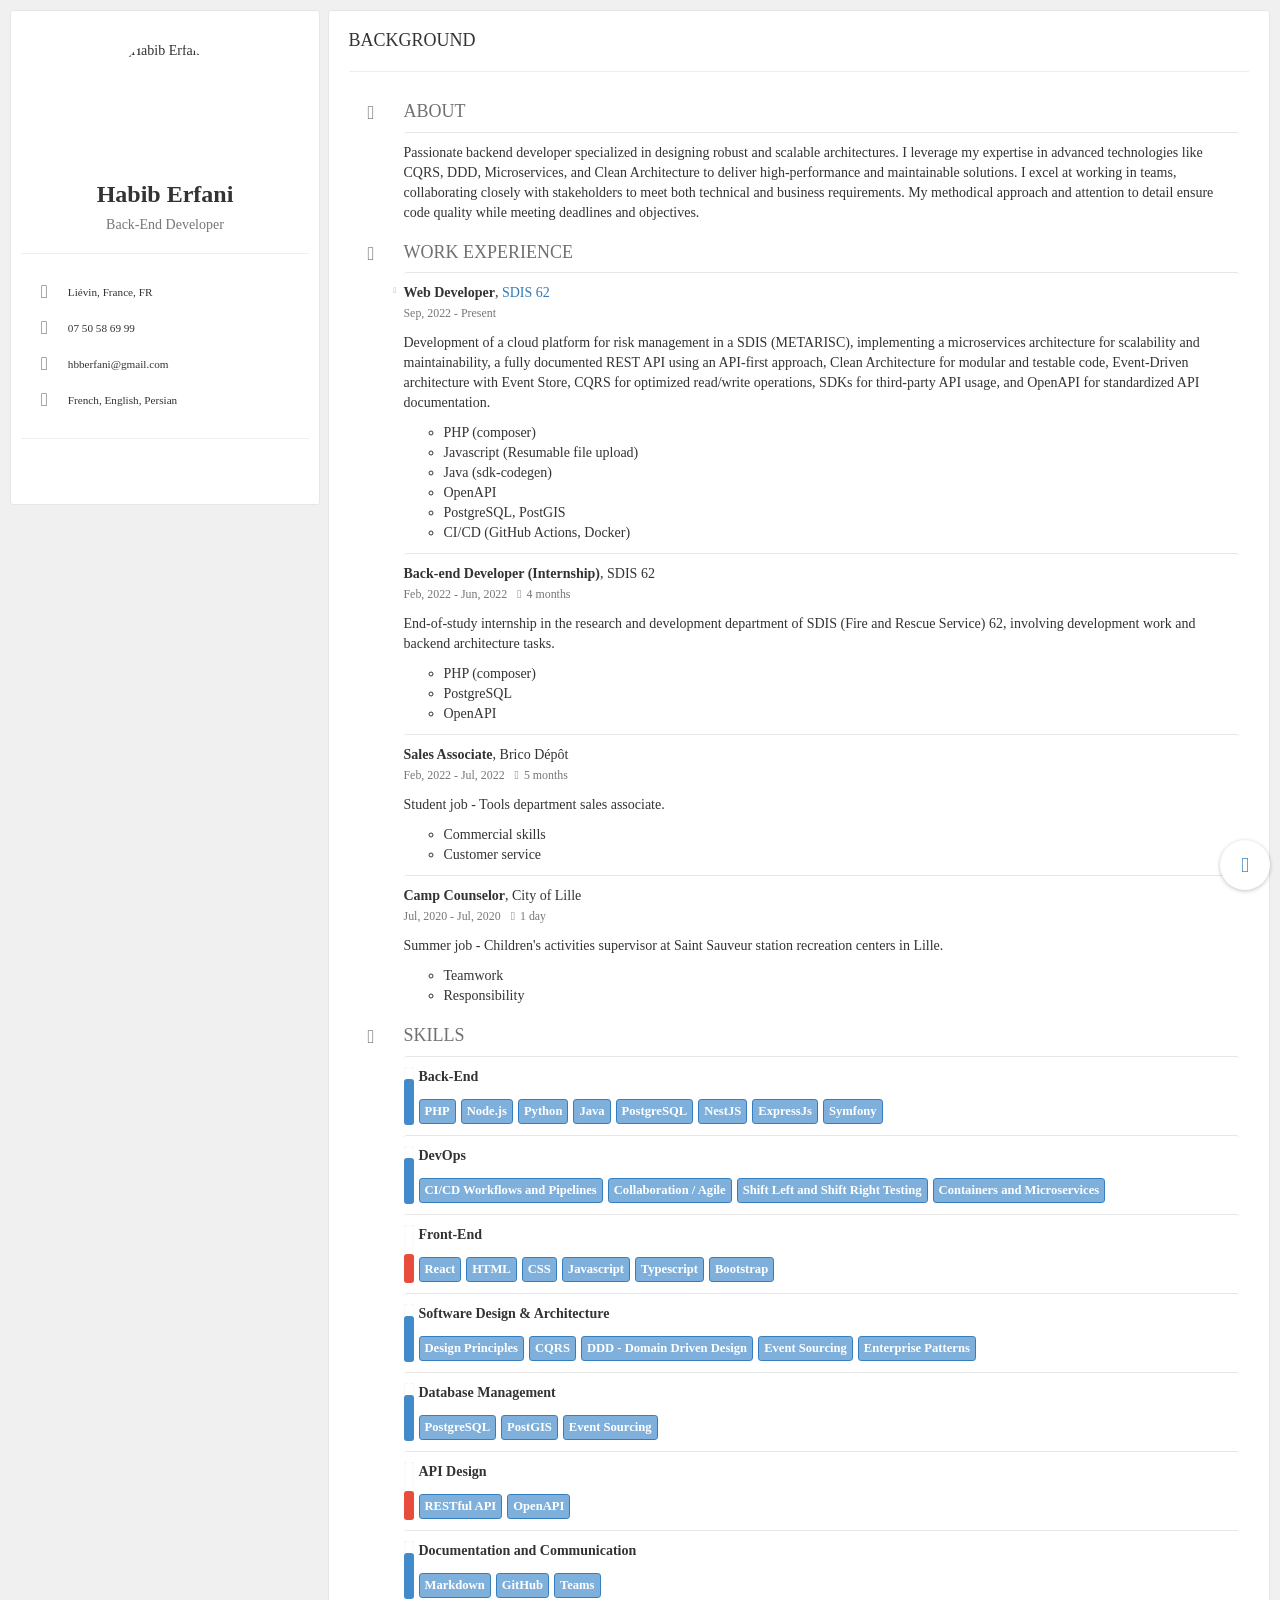
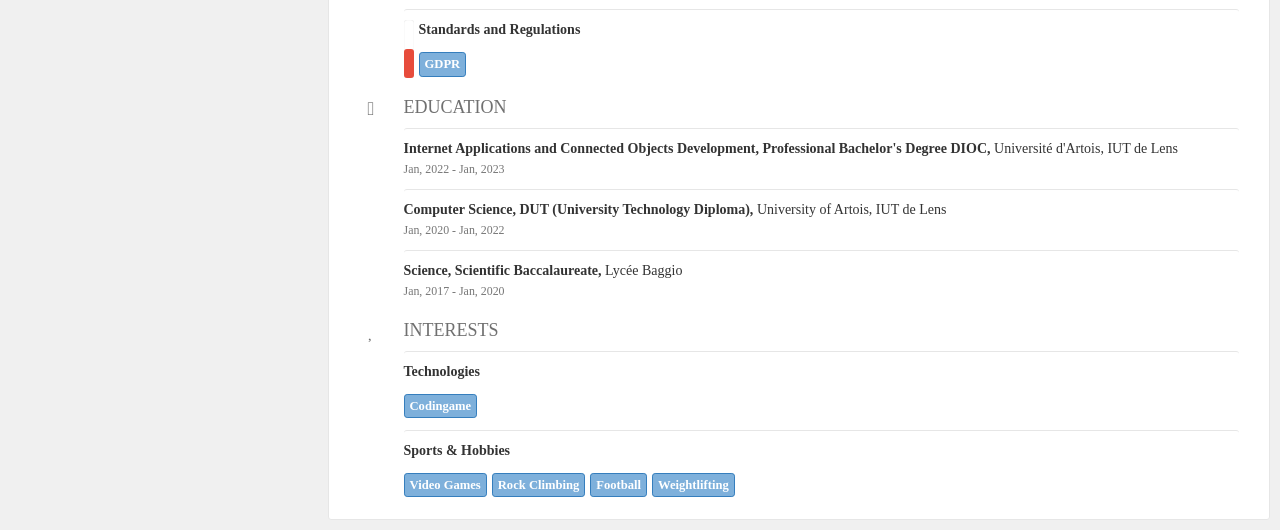
==== cv.html @ a4478f7e "Deploy React app" ====
<!DOCTYPE html><html lang="en"><head><meta charset="utf-8"/><meta http-equiv="X-UA-Compatible" content="IE=edge"/><meta name="viewport" content="width=device-width, initial-scale=1"/><title>Habib Erfani</title><link rel="stylesheet" href="https://maxcdn.bootstrapcdn.com/bootstrap/3.3.6/css/bootstrap.min.css"/><style>@font-face {
  font-family: 'icomoon';
  src:  url('fonts/icomoon.eot?z1lat9');
  src:  url('fonts/icomoon.eot?z1lat9#iefix') format('embedded-opentype'),
    url('fonts/icomoon.ttf?z1lat9') format('truetype'),
    url('fonts/icomoon.woff?z1lat9') format('woff'),
    url('fonts/icomoon.svg?z1lat9#icomoon') format('svg');
  font-weight: normal;
  font-style: normal;
}

[class^="icon-"], [class*=" icon-"] {
  /* use !important to prevent issues with browser extensions that change fonts */
  font-family: 'icomoon' !important;
  speak: none;
  font-style: normal;
  font-weight: normal;
  font-variant: normal;
  text-transform: none;
  line-height: 1;

  /* Better Font Rendering =========== */
  -webkit-font-smoothing: antialiased;
  -moz-osx-font-smoothing: grayscale;
}

.icon-gitlab .path1:before {
  content: "\e906";
  color: rgb(252, 109, 38);
}
.icon-gitlab .path2:before {
  content: "\e907";
  margin-left: -1em;
  color: rgb(226, 67, 41);
}
.icon-gitlab .path3:before {
  content: "\e908";
  margin-left: -1em;
  color: rgb(252, 109, 38);
}
.icon-gitlab .path4:before {
  content: "\e909";
  margin-left: -1em;
  color: rgb(252, 163, 38);
}
.icon-gitlab .path5:before {
  content: "\e90a";
  margin-left: -1em;
  color: rgb(226, 67, 41);
}
.icon-gitlab .path6:before {
  content: "\e90b";
  margin-left: -1em;
  color: rgb(252, 109, 38);
}
.icon-gitlab .path7:before {
  content: "\e90c";
  margin-left: -1em;
  color: rgb(252, 163, 38);
}
.icon-gitlab .path8:before {
  content: "\e90d";
  margin-left: -1em;
  color: rgb(226, 67, 41);
}
.icon-meetup .path1:before {
  content: "\e901";
  color: rgb(255, 255, 255);
}
.icon-meetup .path2:before {
  content: "\e902";
  margin-left: -1.5em;
  color: rgb(240, 1, 1);
}
.icon-meetup .path3:before {
  content: "\e903";
  margin-left: -1.5em;
  color: rgb(3, 3, 3);
}
.icon-blogger:before {
  content: "\e900";
}
.icon-exercism:before {
  content: "\e601";
}
.icon-telegram:before {
  content: "\e904";
}
.icon-flickr:before {
  content: "\f16e";
}
.icon-medium:before {
  content: "\f23a";
}
.icon-heart:before {
  content: "\f004";
}
.icon-book:before {
  content: "\f02d";
}
.icon-linkedin:before {
  content: "\f08c";
}
.icon-twitter:before {
  content: "\f099";
}
.icon-github:before {
  content: "\f09b";
}
.icon-link:before {
  content: "\f0c1";
}
.icon-bars:before {
  content: "\f0c9";
}
.icon-pinterest:before {
  content: "\f0d2";
}
.icon-googleplus:before {
  content: "\f0d5";
}
.icon-circle:before {
  content: "\f111";
}
.icon-code:before {
  content: "\f121";
}
.icon-youtube:before {
  content: "\f167";
}
.icon-stackoverflow:before {
  content: "\f16c";
}
.icon-bitbucket:before {
  content: "\f171";
}
.icon-tumblr:before {
  content: "\f173";
}
.icon-dribbble:before {
  content: "\f17d";
}
.icon-skype:before {
  content: "\f17e";
}
.icon-foursquare:before {
  content: "\f180";
}
.icon-gittip:before {
  content: "\f184";
}
.icon-gratipay:before {
  content: "\f184";
}
.icon-stackexchange:before {
  content: "\f18d";
}
.icon-vimeo:before {
  content: "\f194";
}
.icon-graduation-cap:before {
  content: "\f19d";
}
.icon-language:before {
  content: "\f1ab";
}
.icon-child:before {
  content: "\f1ae";
}
.icon-behance:before {
  content: "\f1b5";
}
.icon-spotify:before {
  content: "\f1bc";
}
.icon-soundcloud:before {
  content: "\f1be";
}
.icon-codepen:before {
  content: "\f1cb";
}
.icon-hackernews:before {
  content: "\f1d4";
}
.icon-lastfm:before {
  content: "\f202";
}
.icon-angellist:before {
  content: "\f209";
}
.icon-facebook:before {
  content: "\f230";
}
.icon-instagram:before {
  content: "\e905";
}
.icon-trophy:before {
  content: "\e605";
}
.icon-office:before {
  content: "\e606";
}
.icon-clock:before {
  content: "\e60a";
}
.icon-reddit:before {
  content: "\e609";
}
.icon-profile:before {
  content: "\e600";
}
.icon-tools:before {
  content: "\e034";
}
.icon-location:before {
  content: "\e602";
}
.icon-mail:before {
  content: "\e603";
}
.icon-phone:before {
  content: "\e03f";
}
.icon-newspaper:before {
  content: "\e607";
}
.icon-chevron-down:before {
  content: "\e60c";
}
.icon-chevron-up:before {
  content: "\e60d";
}
.icon-dots-three-horizontal:before {
  content: "\e60b";
}
.icon-thumbs-up:before {
  content: "\e604";
}
.icon-board:before {
  content: "\e608";
}

.relative {
  position: relative;
}
.clear-margin {
  margin: 0;
}
.space-top {
  margin-top: 10px;
}
.space-right {
  margin-right: 10px;
}
.space-bottom {
  margin-bottom: 10px;
}
.mr-5 {
  margin-right: 5px;
}
.mr-10 {
  margin-right: 10px;
}
.ml-5 {
  margin-left: 5px;
}
.labels {
  line-height: 2;
}
.label-keyword {
  display: inline-block;
  background: #7eb0db;
  color: white;
  font-size: 0.9em;
  padding: 5px;
  border: 1px solid #357ebd;
  margin-right: 5px;
}
.label-keyword:last-child {
  margin-right: 0;
}
.label-keyword p {
  margin: 0;
}
.label-keyword a {
  color: white;
}
.label-keyword a:hover {
  text-decoration: none;
}
.link-disguise {
  color: inherit;
}
.link-disguise:hover {
  color: inherit;
}
.clear-margin {
  margin: 0;
}
@media (max-width: 992px) {
  .clear-margin-sm {
    margin-bottom: 0;
  }
}
.fs-lg {
  font-size: 1.33333333em;
  line-height: 0.75em;
  vertical-align: -15%;
}
.fs-2x {
  font-size: 2em;
}
.fs-3x {
  font-size: 3em;
}
.fs-4x {
  font-size: 4em;
}
.btn-circle-sm {
  width: 28px;
  height: 28px;
  line-height: 28px;
  border-radius: 50%;
  text-align: center;
  padding: 0;
  outline: none !important;
}
/* the version when the icon file is last updated */
@font-face {
  font-family: 'jst-elegant';
  src: url("//unpkg.com/jsonresume-theme-elegant@1.12.0/assets/icomoon/fonts/icomoon.eot?f218wo");
  src: url("//unpkg.com/jsonresume-theme-elegant@1.12.0/assets/icomoon/fonts/icomoon.eot?f218wo#iefix") format('embedded-opentype'), url("//unpkg.com/jsonresume-theme-elegant@1.12.0/assets/icomoon/fonts/icomoon.ttf?f218wo") format('truetype'), url("//unpkg.com/jsonresume-theme-elegant@1.12.0/assets/icomoon/fonts/icomoon.woff?f218wo") format('woff'), url("//unpkg.com/jsonresume-theme-elegant@1.12.0/assets/icomoon/fonts/icomoon.svg?f218wo#icomoon") format('svg');
  font-weight: normal;
  font-style: normal;
}
[class^="icon-"],
[class*=" icon-"] {
  /* use !important to prevent issues with browser extensions that change fonts */
  font-family: 'jst-elegant' !important;
}
body {
  font-family: 'Lato';
  background: #f0f0f0;
  color: #333;
}
.main {
  padding: 5px;
}
.card {
  background: white;
  border: 1px solid #e6e6e6;
  border-radius: 3px;
  min-height: 300px;
  padding: 10px 0;
}
.card-nested {
  min-height: 0;
  border-width: 1px 0 0 0;
}
.card-nested:before,
.card-nested:after {
  content: " ";
  display: table;
}
.card-nested:after {
  clear: both;
}
@media (max-width: 480px) {
  .card-nested {
    padding: 5px 0;
  }
}
.background-card {
  padding: 10px 20px;
}
.card-wrapper {
  padding: 5px;
}
@media (max-width: 992px) {
  .card-wrapper {
    float: none !important;
  }
}
.background-details .detail {
  display: table;
}
.background-details .detail .icon {
  min-width: 45px;
  max-width: 45px;
  text-align: center;
}
.background-details .detail .info {
  width: 100%;
}
.background-details .detail .title,
.background-details .detail .icon {
  color: #707070;
}
.background-details .detail .mobile-title {
  display: none;
}
@media (max-width: 480px) {
  .background-details .detail .mobile-title {
    display: inline-block;
    margin-left: 5px;
    font-weight: bold;
    text-transform: uppercase;
    vertical-align: middle;
  }
}
.background-details .detail .icon,
.background-details .detail .info {
  display: table-cell;
  padding: 0 10px;
}
@media (max-width: 480px) {
  .background-details .detail {
    display: block;
  }
  .background-details .detail .icon {
    max-width: inherit;
    min-width: inherit;
    text-align: left;
  }
  .background-details .detail .icon,
  .background-details .detail .info {
    display: block;
    padding: 10px 0;
  }
  .background-details .detail .title {
    display: none;
  }
}
.info .content.has-sidebar {
  width: 80%;
  box-sizing: border-box;
  float: left;
  padding: 0 10px;
  border-right: 1px solid #cdcdcd;
}
@media (max-width: 992px) {
  .info .content.has-sidebar {
    width: 100%;
    border-right: 0;
  }
}
@media (max-width: 480px) {
  .info .content.has-sidebar {
    padding: 0 2px;
  }
}
.info .sidebar {
  margin-left: 80%;
  box-sizing: border-box;
  padding: 10px;
}
@media (max-width: 480px) {
  ul {
    padding-left: 25px;
  }
}
.current-event {
  font-size: 8px;
  color: #5ACE24;
  position: absolute;
  right: 100%;
  top: 4px;
  left: -10px;
}
.mop-wrapper > p:last-child {
  margin: 0;
}
/*
    Credits: http://codyhouse.co/demo/smart-fixed-navigation/index.html
*/
.floating-nav-trigger {
  width: 50px;
  height: 50px;
  -webkit-box-shadow: 0 1px 4px rgba(0, 0, 0, 0.24);
  box-shadow: 0 1px 4px rgba(0, 0, 0, 0.24);
  -webkit-transition: background-color 0.5s ease;
  -o-transition: background-color 0.5s ease;
  transition: background-color 0.5s ease;
  display: block;
  border-radius: 50%;
  text-align: center;
  background-color: white;
  font-size: 1.5em;
  color: #357ebd;
  z-index: 100;
  position: fixed;
  bottom: 10px;
  right: 10px;
  text-decoration: none !important;
}
.floating-nav-trigger > [class^="icon-"],
.floating-nav-trigger [class*=" icon-"],
.floating-nav-trigger > .close-icon {
  line-height: 50px;
}
.floating-nav-trigger .close-icon {
  display: none;
}
.floating-nav-trigger:hover {
  color: #1f496e;
  background-color: #e6e6e6;
}
.floating-nav-trigger.is-open {
  -webkit-box-shadow: none;
  box-shadow: none;
}
.floating-nav-trigger.is-open .close-icon {
  display: inherit;
}
.floating-nav-trigger.is-open .icon-bars {
  display: none;
}
.floating-nav-trigger.is-open:hover {
  background-color: white;
}
.floating-nav {
  -webkit-transform: scale(0);
  -ms-transform: scale(0);
  -o-transform: scale(0);
  transform: scale(0);
  -webkit-transform-origin: 100% 100%;
  -moz-transform-origin: 100% 100%;
  -ms-transform-origin: 100% 100%;
  transform-origin: 100% 100%;
  -webkit-transition: transform 0.3s, visibility 0s 0.3s;
  -o-transition: transform 0.3s, visibility 0s 0.3s;
  transition: transform 0.3s, visibility 0s 0.3s;
  -webkit-box-shadow: 0 1px 4px rgba(0, 0, 0, 0.24);
  box-shadow: 0 1px 4px rgba(0, 0, 0, 0.24);
  position: fixed;
  z-index: 50;
  right: 10px;
  bottom: 10px;
  background-color: white;
  width: 90%;
  max-width: 400px;
  visibility: hidden;
  overflow: hidden;
}
.floating-nav ul {
  font-size: 1.2em;
  margin: 0;
}
.floating-nav ul li {
  border-bottom: 1px solid #eff2f6;
}
.floating-nav ul li a {
  padding: 20px;
  text-decoration: none;
  color: #357ebd;
  display: block;
}
.floating-nav ul li a:hover {
  color: #1f496e;
}
.floating-nav ul li:last-child {
  border-bottom: 0;
}
.floating-nav.is-visible {
  -webkit-transform: scale(1);
  -ms-transform: scale(1);
  -o-transform: scale(1);
  transform: scale(1);
  -webkit-transition: transform 0.3s, visibility 0s 0s;
  -o-transition: transform 0.3s, visibility 0s 0s;
  transition: transform 0.3s, visibility 0s 0s;
  visibility: visible;
}
@media (max-width: 992px) {
  .profile-card-wrapper {
    position: relative;
  }
}
.profile-card-wrapper .profile-card {
  padding: 10px;
}
.profile-pic {
  padding: 20px 0;
}
@media (max-width: 992px) {
  .profile-pic {
    padding: 10px 0;
  }
}
.profile-pic img {
  width: 100px;
  height: 100px;
}
@media (max-width: 992px) {
  .name {
    margin-top: 10px;
  }
}
@media (max-width: 768px) {
  .contact-details {
    text-align: center;
  }
}
.contact-details .detail {
  display: table;
  padding: 10px 0;
}
.contact-details .detail .icon {
  padding: 0 10px;
  color: #707070;
}
@media (max-width: 992px) {
  .contact-details .detail .icon {
    padding: 0 5px 0 0;
  }
}
.contact-details .detail .info {
  font-size: 0.8em;
}
.contact-details .detail .icon,
.contact-details .detail .info {
  display: table-cell;
  vertical-align: middle;
}
@media (max-width: 768px) {
  .contact-details .detail {
    position: relative;
    float: left;
    width: 100%;
    min-height: 1px;
    padding-left: 15px;
    padding-right: 15px;
  }
}
@media (max-width: 992px) {
  .contact-details .detail {
    position: relative;
    min-height: 1px;
    padding-left: 15px;
    padding-right: 15px;
    padding: 10px;
  }
  .contact-details .detail .icon,
  .contact-details .detail .info {
    display: inline-block;
  }
}
@media (max-width: 992px) and (min-width: 768px) {
  .contact-details .detail {
    float: left;
    width: 25%;
  }
}
.social-links {
  line-height: 2.5;
}
.social-link {
  margin-left: 5px;
  min-width: 35px;
  display: inline-block;
}
.social-link:first-child {
  margin-left: 0;
}
.social-link:hover {
  text-decoration: none;
}
.link-github {
  color: #454545;
}
.link-github:hover,
.link-github:focus {
  text-decoration: none;
  color: #2b2b2b;
}
.link-twitter {
  color: #33ccff;
}
.link-twitter:hover,
.link-twitter:focus {
  text-decoration: none;
  color: #00bfff;
}
.link-blog {
  color: #f36f24;
}
.link-blog:hover,
.link-blog:focus {
  text-decoration: none;
  color: #d8560c;
}
.link-linkedin {
  color: #007bb6;
}
.link-linkedin:hover,
.link-linkedin:focus {
  text-decoration: none;
  color: #005983;
}
.link-skype {
  color: #12A5F4;
}
.link-skype:hover,
.link-skype:focus {
  text-decoration: none;
  color: #0986ca;
}
.link-instagram {
  color: #e4405f;
}
.link-instagram:hover,
.link-instagram:focus {
  text-decoration: none;
  color: #d31e40;
}
.link-stackoverflow {
  color: #8e8e92;
}
.link-stackoverflow:hover,
.link-stackoverflow:focus {
  text-decoration: none;
  color: #747479;
}
.link-stackexchange {
  color: #62b0df;
}
.link-stackexchange:hover,
.link-stackexchange:focus {
  text-decoration: none;
  color: #389bd6;
}
.link-lastfm {
  color: #d12127;
}
.link-lastfm:hover,
.link-lastfm:focus {
  text-decoration: none;
  color: #a51a1f;
}
.link-soundcloud {
  color: #e8822d;
}
.link-soundcloud:hover,
.link-soundcloud:focus {
  text-decoration: none;
  color: #cc6916;
}
.link-googleplus {
  color: #dd4b39;
}
.link-googleplus:hover,
.link-googleplus:focus {
  text-decoration: none;
  color: #c23321;
}
.link-youtube {
  color: #dd4b39;
}
.link-youtube:hover,
.link-youtube:focus {
  text-decoration: none;
  color: #c23321;
}
.link-pinterest {
  color: #bd091f;
}
.link-pinterest:hover,
.link-pinterest:focus {
  text-decoration: none;
  color: #8c0717;
}
.link-gratipay {
  color: #630;
}
.link-gratipay:hover,
.link-gratipay:focus {
  text-decoration: none;
  color: #331a00;
}
.link-vimeo {
  color: #17b3e8;
}
.link-vimeo:hover,
.link-vimeo:focus {
  text-decoration: none;
  color: #128fba;
}
.link-behance {
  color: #2c98cf;
}
.link-behance:hover,
.link-behance:focus {
  text-decoration: none;
  color: #2379a5;
}
.link-codepen {
  color: #1c1c1c;
}
.link-codepen:hover,
.link-codepen:focus {
  text-decoration: none;
  color: #020202;
}
.link-foursquare {
  color: #fa4778;
}
.link-foursquare:hover,
.link-foursquare:focus {
  text-decoration: none;
  color: #f91554;
}
.link-reddit {
  color: #545454;
}
.link-reddit:hover,
.link-reddit:focus {
  text-decoration: none;
  color: #3b3b3b;
}
.link-spotify {
  color: #acd200;
}
.link-spotify:hover,
.link-spotify:focus {
  text-decoration: none;
  color: #829f00;
}
.link-tumblr {
  color: #2d4661;
}
.link-tumblr:hover,
.link-tumblr:focus {
  text-decoration: none;
  color: #1d2d3e;
}
.link-dribbble {
  color: #ce366f;
}
.link-dribbble:hover,
.link-dribbble:focus {
  text-decoration: none;
  color: #a82959;
}
.link-facebook {
  color: #4b6daa;
}
.link-facebook:hover,
.link-facebook:focus {
  text-decoration: none;
  color: #3b5687;
}
.link-angellist {
  color: black;
}
.link-angellist:hover,
.link-angellist:focus {
  text-decoration: none;
  color: #000000;
}
.link-bitbucket {
  color: #205081;
}
.link-bitbucket:hover,
.link-bitbucket:focus {
  text-decoration: none;
  color: #163758;
}
.link-hackernews {
  color: #ff6600;
}
.link-hackernews:hover,
.link-hackernews:focus {
  text-decoration: none;
  color: #cc5200;
}
.link-exercism {
  color: #d81d4e;
}
.link-exercism:hover,
.link-exercism:focus {
  text-decoration: none;
  color: #ab173e;
}
.link-blogger {
  color: #FF9234;
}
.link-blogger:hover,
.link-blogger:focus {
  text-decoration: none;
  color: #ff7701;
}
.link-medium {
  color: #00AB6C;
}
.link-medium:hover,
.link-medium:focus {
  text-decoration: none;
  color: #00784c;
}
.link-flickr {
  color: black;
}
.link-flickr:hover,
.link-flickr:focus {
  text-decoration: none;
  color: #000000;
}
.link-telegram {
  color: #3BABDD;
}
.link-telegram:hover,
.link-telegram:focus {
  text-decoration: none;
  color: #2291c3;
}
.card-skills {
  position: relative;
}
.skill-level {
  border-radius: 3px;
  position: absolute;
  top: 10px;
  bottom: 10px;
  left: 0;
  width: 10px;
  box-shadow: inset 0 0 1px rgba(0, 0, 0, 0.2);
}
.skill-level .skill-progress {
  position: absolute;
  border-radius: 3px;
  bottom: 0;
  width: 100%;
  -webkit-transition: height 1s ease;
}
.skill-level .skill-progress.beginner {
  height: 50%;
  background: #e74c3c;
}
.skill-level .skill-progress.intermediate {
  height: 70%;
  background: #f1c40f;
}
.skill-level .skill-progress.advanced {
  height: 80%;
  background: #428bca;
}
.skill-level .skill-progress.master {
  height: 95%;
  background: #5cb85c;
}
.skill-info {
  margin-left: 15px;
}
@media (max-width: 480px) {
  .skill-info {
    margin-left: 20px;
  }
}
@media (max-width: 768px) {
  .quote {
    font-size: inherit;
  }
}
.icon-meetup .path2:before {
  margin-left: 0;
}
@media print {
  a[href]:after {
    content: none !important;
  }
  .profile-card {
    text-align: center;
  }
  .profile-pic {
    display: inline-block;
    vertical-align: middle;
  }
  .profile-pic img {
    border-radius: 0;
  }
  .name-and-profession {
    display: inline-block;
    vertical-align: middle;
    margin-left: 15px;
  }
  .contact-details .detail {
    position: relative;
    float: left;
    width: 25%;
    min-height: 1px;
    padding-left: 15px;
    padding-right: 15px;
    padding: 0;
  }
  .floating-nav,
  .floating-nav-trigger {
    display: none;
  }
  .pagebreak {
    page-break-before: always;
  }
}
</style></head><body itemscope="itemscope" itemtype="http://schema.org/Person"><div class="container-fluid"><div class="row main clearfix"><a class="js-floating-nav-trigger floating-nav-trigger" href="#"><i class="icon-bars"></i><span class="close-icon">&times;</span></a><nav class="floating-nav js-floating-nav"><ul class="list-unstyled"><li><a href="#about"><i class="mr-10 icon-board"></i>About</a></li><li><a href="#work-experience"><i class="mr-10 icon-office"></i>Work Experience</a></li><li><a href="#skills"><i class="mr-10 icon-tools"></i>Skills</a></li><li><a href="#education"><i class="mr-10 icon-graduation-cap"></i>Education</a></li><li><a href="#interests"><i class="mr-10 icon-heart"></i>Interests</a></li></ul></nav><section class="col-md-3 card-wrapper profile-card-wrapper affix"><div class="card profile-card"><span class="profile-pic-container"><div class="profile-pic"><img class="media-object img-circle center-block" data-src="holder.js/100x100" alt="Habib Erfani" src="https://s.gravatar.com/avatar/368ae48c6a6f8babd7173cffcd459310?s=100&amp;r=pg&amp;d=mm" itemprop="image"/></div><div class="name-and-profession text-center"><h3 itemprop="name"><b>Habib Erfani</b></h3><h5 class="text-muted" itemprop="jobTitle">Back-End Developer</h5></div></span><hr/><div class="contact-details clearfix"><div class="detail"><span class="icon"><i class="icon fs-lg icon-location"></i></span><span class="info">Liévin, France, FR</span></div><div class="detail"><span class="icon"><i class="icon fs-lg icon-phone"></i></span><span class="info" itemprop="telephone">07 50 58 69 99</span></div><div class="detail"><span class="icon"><i class="icon fs-lg icon-mail"></i></span><span class="info"><a class="link-disguise" href="mailto:hbberfani@gmail.com" itemprop="email">hbberfani@gmail.com</a></span></div><div class="detail"><span class="icon" title="Languages I speak"><i class="icon fs-lg icon-language"></i></span><span class="info">French, English, Persian</span></div></div><hr/><div class="social-links text-center"><div><a class="fs-2x social-link link-website icon-website" href="https://habiberfani.github.io/" target="_blank" data-toggle="tooltip" title="Habib Erfani on Website"></a></div></div></div></section><section class="col-md-9 card-wrapper pull-right"><div class="card background-card"><h4 class="text-uppercase">Background</h4><hr/><div class="background-details"><div class="detail" id="about"><div class="icon"><i class="fs-lg icon-board"></i><span class="mobile-title">About</span></div><div class="info"><h4 class="title text-uppercase">About</h4><div class="card card-nested"><div class="content mop-wrapper" itemprop="description"><p>Passionate backend developer specialized in designing robust and scalable architectures. I leverage my expertise in advanced technologies like CQRS, DDD, Microservices, and Clean Architecture to deliver high-performance and maintainable solutions. I excel at working in teams, collaborating closely with stakeholders to meet both technical and business requirements. My methodical approach and attention to detail ensure code quality while meeting deadlines and objectives.</p>
</div></div></div></div><div class="detail" id="work-experience"><div class="icon"><i class="fs-lg icon-office"></i><span class="mobile-title">Work Experience</span></div><div class="info"><h4 class="title text-uppercase">Work Experience</h4><ul class="list-unstyled clear-margin"><li class="card card-nested clearfix"><div class="content"><p class="clear-margin relative"><i class="icon-circle current-event" rel="tooltip" title="Currently Working" data-placement="left"></i><strong>Web Developer</strong>,&nbsp;<a href="https://metarisc.fr" target="_blank">SDIS 62</a></p><p class="text-muted"><small><span class="space-right">Sep, 2022 - Present</span></small></p><div class="mop-wrapper space-bottom"><p>Development of a cloud platform for risk management in a SDIS (METARISC), implementing a microservices architecture for scalability and maintainability, a fully documented REST API using an API-first approach, Clean Architecture for modular and testable code, Event-Driven architecture with Event Store, CQRS for optimized read/write operations, SDKs for third-party API usage, and OpenAPI for standardized API documentation.</p>
</div><ul><li class="mop-wrapper"><p>PHP (composer)</p>
</li><li class="mop-wrapper"><p>Javascript (Resumable file upload)</p>
</li><li class="mop-wrapper"><p>Java (sdk-codegen)</p>
</li><li class="mop-wrapper"><p>OpenAPI</p>
</li><li class="mop-wrapper"><p>PostgreSQL, PostGIS</p>
</li><li class="mop-wrapper"><p>CI/CD (GitHub Actions, Docker)</p>
</li></ul></div></li><li class="card card-nested clearfix"><div class="content"><p class="clear-margin relative"><strong>Back-end Developer (Internship)</strong>,&nbsp;SDIS 62</p><p class="text-muted"><small><span class="space-right">Feb, 2022 - Jun, 2022</span><span><i class="icon-clock mr-5"></i>4 months</span></small></p><div class="mop-wrapper space-bottom"><p>End-of-study internship in the research and development department of SDIS (Fire and Rescue Service) 62, involving development work and backend architecture tasks.</p>
</div><ul><li class="mop-wrapper"><p>PHP (composer)</p>
</li><li class="mop-wrapper"><p>PostgreSQL</p>
</li><li class="mop-wrapper"><p>OpenAPI</p>
</li></ul></div></li><li class="card card-nested clearfix"><div class="content"><p class="clear-margin relative"><strong>Sales Associate</strong>,&nbsp;Brico Dépôt</p><p class="text-muted"><small><span class="space-right">Feb, 2022 - Jul, 2022</span><span><i class="icon-clock mr-5"></i>5 months</span></small></p><div class="mop-wrapper space-bottom"><p>Student job - Tools department sales associate.</p>
</div><ul><li class="mop-wrapper"><p>Commercial skills</p>
</li><li class="mop-wrapper"><p>Customer service</p>
</li></ul></div></li><li class="card card-nested clearfix"><div class="content"><p class="clear-margin relative"><strong>Camp Counselor</strong>,&nbsp;City of Lille</p><p class="text-muted"><small><span class="space-right">Jul, 2020 - Jul, 2020</span><span><i class="icon-clock mr-5"></i>1 day</span></small></p><div class="mop-wrapper space-bottom"><p>Summer job - Children's activities supervisor at Saint Sauveur station recreation centers in Lille.</p>
</div><ul><li class="mop-wrapper"><p>Teamwork</p>
</li><li class="mop-wrapper"><p>Responsibility</p>
</li></ul></div></li></ul></div></div><div class="detail" id="skills"><div class="icon"><i class="fs-lg icon-tools"></i><span class="mobile-title">Skills</span></div><div class="info"><h4 class="title text-uppercase">Skills</h4><div class="content"><ul class="list-unstyled clear-margin"><li class="card card-nested card-skills"><div class="skill-level" data-toggle="tooltip" title="Advanced" data-placement="left"><div class="skill-progress advanced"></div></div><div class="skill-info"><strong>Back-End</strong><div class="space-top labels"><span class="label label-keyword"><p>PHP</p>
</span><span class="label label-keyword"><p>Node.js</p>
</span><span class="label label-keyword"><p>Python</p>
</span><span class="label label-keyword"><p>Java</p>
</span><span class="label label-keyword"><p>PostgreSQL</p>
</span><span class="label label-keyword"><p>NestJS</p>
</span><span class="label label-keyword"><p>ExpressJs</p>
</span><span class="label label-keyword"><p>Symfony</p>
</span></div></div></li><li class="card card-nested card-skills"><div class="skill-level" data-toggle="tooltip" title="Advanced" data-placement="left"><div class="skill-progress advanced"></div></div><div class="skill-info"><strong>DevOps</strong><div class="space-top labels"><span class="label label-keyword"><p>CI/CD Workflows and Pipelines</p>
</span><span class="label label-keyword"><p>Collaboration / Agile</p>
</span><span class="label label-keyword"><p>Shift Left and Shift Right Testing</p>
</span><span class="label label-keyword"><p>Containers and Microservices</p>
</span></div></div></li><li class="card card-nested card-skills"><div class="skill-level" data-toggle="tooltip" title="Beginner" data-placement="left"><div class="skill-progress beginner"></div></div><div class="skill-info"><strong>Front-End</strong><div class="space-top labels"><span class="label label-keyword"><p>React</p>
</span><span class="label label-keyword"><p>HTML</p>
</span><span class="label label-keyword"><p>CSS</p>
</span><span class="label label-keyword"><p>Javascript</p>
</span><span class="label label-keyword"><p>Typescript</p>
</span><span class="label label-keyword"><p>Bootstrap</p>
</span></div></div></li><li class="card card-nested card-skills"><div class="skill-level" data-toggle="tooltip" title="Advanced" data-placement="left"><div class="skill-progress advanced"></div></div><div class="skill-info"><strong>Software Design &amp; Architecture</strong><div class="space-top labels"><span class="label label-keyword"><p>Design Principles</p>
</span><span class="label label-keyword"><p>CQRS</p>
</span><span class="label label-keyword"><p>DDD - Domain Driven Design</p>
</span><span class="label label-keyword"><p>Event Sourcing</p>
</span><span class="label label-keyword"><p>Enterprise Patterns</p>
</span></div></div></li><li class="card card-nested card-skills"><div class="skill-level" data-toggle="tooltip" title="Advanced" data-placement="left"><div class="skill-progress advanced"></div></div><div class="skill-info"><strong>Database Management</strong><div class="space-top labels"><span class="label label-keyword"><p>PostgreSQL</p>
</span><span class="label label-keyword"><p>PostGIS</p>
</span><span class="label label-keyword"><p>Event Sourcing</p>
</span></div></div></li><li class="card card-nested card-skills"><div class="skill-level" data-toggle="tooltip" title="Beginner" data-placement="left"><div class="skill-progress beginner"></div></div><div class="skill-info"><strong>API Design</strong><div class="space-top labels"><span class="label label-keyword"><p>RESTful API</p>
</span><span class="label label-keyword"><p>OpenAPI</p>
</span></div></div></li><li class="card card-nested card-skills"><div class="skill-level" data-toggle="tooltip" title="Advanced" data-placement="left"><div class="skill-progress advanced"></div></div><div class="skill-info"><strong>Documentation and Communication</strong><div class="space-top labels"><span class="label label-keyword"><p>Markdown</p>
</span><span class="label label-keyword"><p>GitHub</p>
</span><span class="label label-keyword"><p>Teams</p>
</span></div></div></li><li class="card card-nested card-skills"><div class="skill-level" data-toggle="tooltip" title="Beginner" data-placement="left"><div class="skill-progress beginner"></div></div><div class="skill-info"><strong>Standards and Regulations</strong><div class="space-top labels"><span class="label label-keyword"><p>GDPR</p>
</span></div></div></li></ul></div></div></div><div class="detail" id="education"><div class="icon"><i class="fs-lg icon-graduation-cap"></i><span class="mobile-title">Education</span></div><div class="info"><h4 class="title text-uppercase">Education</h4><div class="content"><ul class="list-unstyled clear-margin"><li class="card card-nested"><div class="content"><p class="clear-margin relative"><strong>Internet Applications and Connected Objects Development, Professional Bachelor's Degree DIOC,&nbsp;</strong>Université d'Artois, IUT de Lens</p><p class="text-muted clear-margin"><small>Jan, 2022 - Jan, 2023</small></p><i></i></div></li><li class="card card-nested"><div class="content"><p class="clear-margin relative"><strong>Computer Science, DUT (University Technology Diploma),&nbsp;</strong>University of Artois, IUT de Lens</p><p class="text-muted clear-margin"><small>Jan, 2020 - Jan, 2022</small></p><i></i></div></li><li class="card card-nested"><div class="content"><p class="clear-margin relative"><strong>Science, Scientific Baccalaureate,&nbsp;</strong>Lycée Baggio</p><p class="text-muted clear-margin"><small>Jan, 2017 - Jan, 2020</small></p><i></i></div></li></ul></div></div></div><div class="detail" id="interests"><div class="icon"><i class="fs-lg icon-heart"></i><span class="mobile-title">Interests</span></div><div class="info"><h4 class="title text-uppercase">Interests</h4><div class="content"><ul class="list-unstyled clear-margin"><li class="card card-nested"><p><strong>Technologies</strong></p><div class="space-top labels"><span class="label label-keyword">Codingame</span></div></li><li class="card card-nested"><p><strong>Sports &amp; Hobbies</strong></p><div class="space-top labels"><span class="label label-keyword">Video Games</span><span class="label label-keyword">Rock Climbing</span><span class="label label-keyword">Football</span><span class="label label-keyword">Weightlifting</span></div></li></ul></div></div></div></div></div></section></div></div><script src="https://ajax.googleapis.com/ajax/libs/jquery/1.11.0/jquery.min.js"></script><script src="https://cdnjs.cloudflare.com/ajax/libs/twitter-bootstrap/3.3.6/js/bootstrap.min.js"></script><script>$(function () {
  var toggleFloatingMenu = function() {
    $( '.js-floating-nav' ).toggleClass( 'is-visible' );
    $( '.js-floating-nav-trigger' ).toggleClass( 'is-open' );
  };

  $( ".background-card" ).css( "min-height", window.screen.availHeight + "px" );
  $( "[data-toggle=tooltip]" ).tooltip();
  $( '.js-floating-nav-trigger' ).on( 'click', function(e) {
    e.preventDefault();
    toggleFloatingMenu();
  });
  $( '.js-floating-nav a' ).on( 'click', toggleFloatingMenu );

  $("#remaining-profiles").on('show.bs.collapse', function() {
    $( '.js-profiles-collapse > i' )
      .removeClass( 'icon-chevron-down' )
      .addClass( 'icon-chevron-up' );
  });

  $("#remaining-profiles").on('hidden.bs.collapse', function() {
    $( '.js-profiles-collapse > i' )
      .removeClass( 'icon-chevron-up' )
      .addClass( 'icon-chevron-down' );
  });
});
</script><script>WebFontConfig = {
  google: { families: [ 'Lato:300,400,700:latin' ] }
};
(function() {
  var wf = document.createElement('script');
  wf.src = ('https:' == document.location.protocol ? 'https' : 'http') +
    '://ajax.googleapis.com/ajax/libs/webfont/1/webfont.js';
  wf.type = 'text/javascript';
  wf.async = 'true';
  var s = document.getElementsByTagName('script')[0];
  s.parentNode.insertBefore(wf, s);
})();</script></body></html>
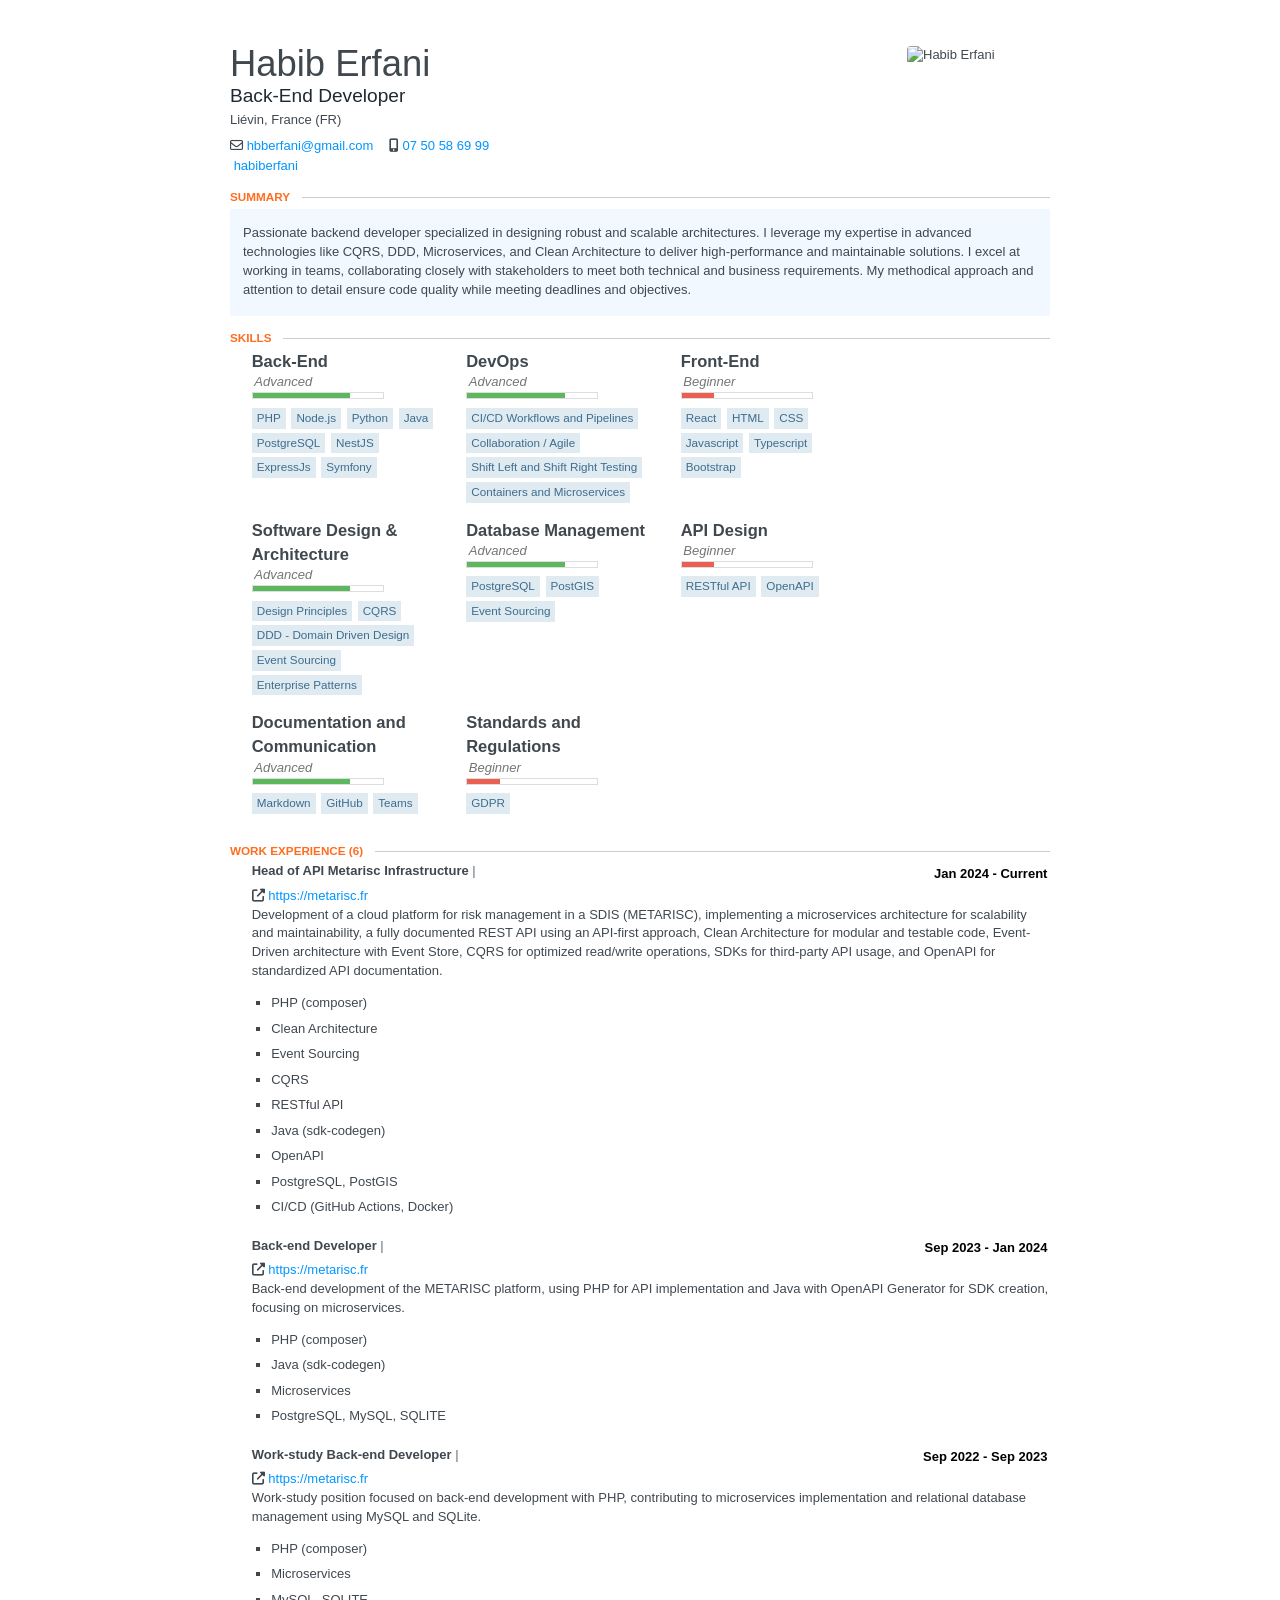
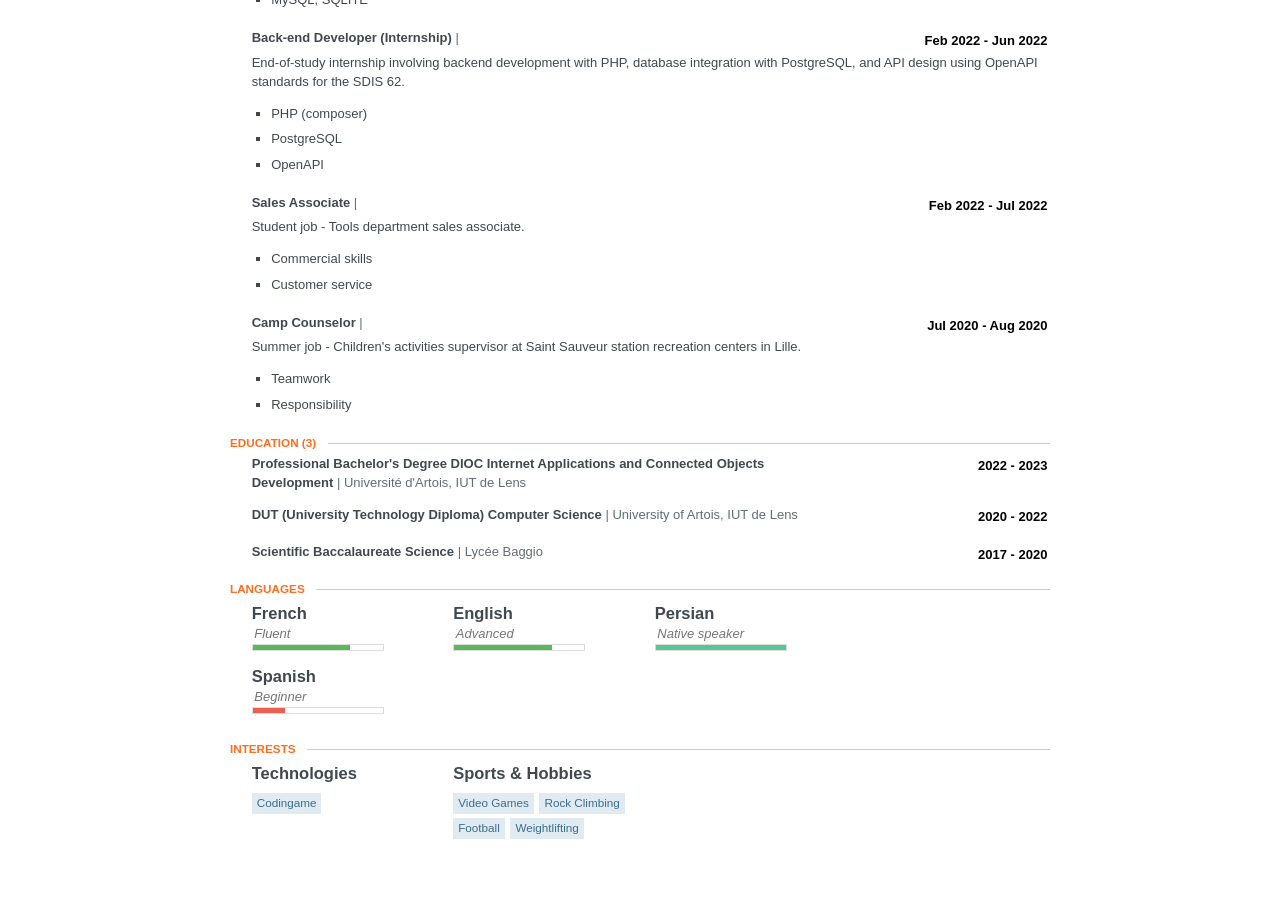
==== commit 3d204f7b: "Deploy React app" ====
--- a/cv.html
+++ b/cv.html
@@ -1,1090 +1,1294 @@
-<!DOCTYPE html><html lang="en"><head><meta charset="utf-8"/><meta http-equiv="X-UA-Compatible" content="IE=edge"/><meta name="viewport" content="width=device-width, initial-scale=1"/><title>Habib Erfani</title><link rel="stylesheet" href="https://maxcdn.bootstrapcdn.com/bootstrap/3.3.6/css/bootstrap.min.css"/><style>@font-face {
-  font-family: 'icomoon';
-  src:  url('fonts/icomoon.eot?z1lat9');
-  src:  url('fonts/icomoon.eot?z1lat9#iefix') format('embedded-opentype'),
-    url('fonts/icomoon.ttf?z1lat9') format('truetype'),
-    url('fonts/icomoon.woff?z1lat9') format('woff'),
-    url('fonts/icomoon.svg?z1lat9#icomoon') format('svg');
-  font-weight: normal;
-  font-style: normal;
-}
-
-[class^="icon-"], [class*=" icon-"] {
-  /* use !important to prevent issues with browser extensions that change fonts */
-  font-family: 'icomoon' !important;
-  speak: none;
-  font-style: normal;
-  font-weight: normal;
-  font-variant: normal;
-  text-transform: none;
+<!doctype html>
+<html>
+  <head>
+  <meta charset="utf-8">
+  <meta name="viewport" content="width=device-width, initial-scale=1.0, user-scalable=no" />
+  <title>Habib Erfani</title>
+  <link rel="stylesheet" href="https://cdnjs.cloudflare.com/ajax/libs/font-awesome/6.4.2/css/all.min.css" integrity="sha512-z3gLpd7yknf1YoNbCzqRKc4qyor8gaKU1qmn+CShxbuBusANI9QpRohGBreCFkKxLhei6S9CQXFEbbKuqLg0DA==" crossorigin="anonymous" referrerpolicy="no-referrer" />  <style>
+  /********************************************
+* 	reset from
+* 	http://meyerweb.com/eric/tools/css/reset/
+*******************************************/
+
+html,
+body,
+div,
+span,
+applet,
+object,
+iframe,
+h1,
+h2,
+h3,
+h4,
+h5,
+h6,
+p,
+blockquote,
+pre,
+a,
+abbr,
+acronym,
+address,
+big,
+cite,
+code,
+del,
+dfn,
+em,
+img,
+ins,
+kbd,
+q,
+s,
+samp,
+small,
+strike,
+strong,
+sub,
+sup,
+tt,
+var,
+b,
+u,
+i,
+center,
+dl,
+dt,
+dd,
+ol,
+ul,
+li,
+fieldset,
+form,
+label,
+legend,
+table,
+caption,
+tbody,
+tfoot,
+thead,
+tr,
+th,
+td,
+article,
+aside,
+canvas,
+details,
+embed,
+figure,
+figcaption,
+footer,
+header,
+hgroup,
+menu,
+nav,
+output,
+ruby,
+section,
+summary,
+time,
+mark,
+audio,
+video {
+  margin: 0;
+  padding: 0;
+  border: 0;
+  font-size: 100%;
+  vertical-align: baseline;
+}
+
+article,
+aside,
+details,
+figcaption,
+figure,
+footer,
+header,
+hgroup,
+menu,
+nav,
+section {
+  display: block;
+}
+
+body {
   line-height: 1;
-
-  /* Better Font Rendering =========== */
-  -webkit-font-smoothing: antialiased;
-  -moz-osx-font-smoothing: grayscale;
-}
-
-.icon-gitlab .path1:before {
-  content: "\e906";
-  color: rgb(252, 109, 38);
-}
-.icon-gitlab .path2:before {
-  content: "\e907";
-  margin-left: -1em;
-  color: rgb(226, 67, 41);
-}
-.icon-gitlab .path3:before {
-  content: "\e908";
-  margin-left: -1em;
-  color: rgb(252, 109, 38);
-}
-.icon-gitlab .path4:before {
-  content: "\e909";
-  margin-left: -1em;
-  color: rgb(252, 163, 38);
-}
-.icon-gitlab .path5:before {
-  content: "\e90a";
-  margin-left: -1em;
-  color: rgb(226, 67, 41);
-}
-.icon-gitlab .path6:before {
-  content: "\e90b";
-  margin-left: -1em;
-  color: rgb(252, 109, 38);
-}
-.icon-gitlab .path7:before {
-  content: "\e90c";
-  margin-left: -1em;
-  color: rgb(252, 163, 38);
-}
-.icon-gitlab .path8:before {
-  content: "\e90d";
-  margin-left: -1em;
-  color: rgb(226, 67, 41);
-}
-.icon-meetup .path1:before {
-  content: "\e901";
-  color: rgb(255, 255, 255);
-}
-.icon-meetup .path2:before {
-  content: "\e902";
-  margin-left: -1.5em;
-  color: rgb(240, 1, 1);
-}
-.icon-meetup .path3:before {
-  content: "\e903";
-  margin-left: -1.5em;
-  color: rgb(3, 3, 3);
-}
-.icon-blogger:before {
-  content: "\e900";
-}
-.icon-exercism:before {
-  content: "\e601";
-}
-.icon-telegram:before {
-  content: "\e904";
-}
-.icon-flickr:before {
-  content: "\f16e";
-}
-.icon-medium:before {
-  content: "\f23a";
-}
-.icon-heart:before {
-  content: "\f004";
-}
-.icon-book:before {
-  content: "\f02d";
-}
-.icon-linkedin:before {
-  content: "\f08c";
-}
-.icon-twitter:before {
-  content: "\f099";
-}
-.icon-github:before {
-  content: "\f09b";
-}
-.icon-link:before {
-  content: "\f0c1";
-}
-.icon-bars:before {
-  content: "\f0c9";
-}
-.icon-pinterest:before {
-  content: "\f0d2";
-}
-.icon-googleplus:before {
-  content: "\f0d5";
-}
-.icon-circle:before {
-  content: "\f111";
-}
-.icon-code:before {
-  content: "\f121";
-}
-.icon-youtube:before {
-  content: "\f167";
-}
-.icon-stackoverflow:before {
+}
+
+ol,
+ul {
+  list-style: none;
+}
+
+blockquote,
+q {
+  quotes: none;
+}
+
+blockquote:before,
+blockquote:after,
+q:before,
+q:after {
+  content: none;
+}
+
+table {
+  border-collapse: collapse;
+  border-spacing: 0;
+}
+
+/****************
+*	COMMONS
+****************/
+
+body,
+html {
+  font-family: "Helvetica Neue", Helvetica, Arial, "Lucida Grande", sans-serif;
+  font-size: 13px;
+  color: #40484f;
+  font-weight: 400;
+  letter-spacing: 0;
+  line-height: 1.46153846;
+  text-align: left;
+}
+
+p {
+  display: block;
+}
+
+a {
+  color: #0095ff;
+  text-decoration: none;
+}
+
+a:hover {
+  color: #0c65a5;
+  text-decoration: underline;
+}
+
+li {
+  list-style-type: square;
+  list-style-position: outside;
+  margin-left: 1.3em;
+}
+
+h1 {
+  font-size: 2rem;
+}
+
+h2 {
+  font-size: 1.67rem;
+}
+
+h3 {
+  font-size: 1.27rem;
+}
+
+em {
+  color: #757575;
+}
+
+strong {
+  font-weight: 700;
+}
+
+/* main container */
+
+#resume {
+  padding: 1.5rem;
+}
+
+/* every section wrapper */
+
+.section {
+  margin-bottom: 1rem;
+}
+
+section .location {
+  margin-right: 0.5em;
+  color: #606d76;
+  font-weight: 700;
+}
+
+#contact {
+  margin-top: 0.5rem;
+}
+
+#profiles .item {
+  padding: 0;
+}
+
+#header > #profiles,
+#header > #contact,
+#skills,
+#languages,
+#interests {
+  display: -webkit-box;
+  display: -moz-box;
+  display: -ms-flexbox;
+  display: -webkit-flex;
+  display: flex;
+  -webkit-flex-flow: row wrap;
+  flex-flow: row wrap;
+  -webkit-justify-content: flex-start;
+  justify-content: flex-start;
+}
+
+#header > div {
+  line-height: 1.5;
+}
+
+#header > div > div {
+  margin-right: 1.2em;
+}
+
+#header h1.name {
+  font-size: 2.8rem;
+  font-weight: 100;
+  line-height: 100%;
+}
+
+#header h2.label {
+  color: #202931;
+  font-size: 1.47rem;
+  font-weight: 300;
+}
+
+#header .image {
+  width: 11em;
+  float: right;
+  border-radius: 4px;
+}
+
+.section.summary header {
+  margin-top: 1rem;
+}
+
+.main-summary {
+  background: #f1f8ff;
+  padding: 1.2em 1em;
+}
+
+.main-summary p {
+  margin: 0;
+}
+
+.section-title {
+  display: inline-block;
+  background: #fff;
+  padding: 0 1em 0.3em 0;
+  color: #ff6d1f;
+  text-transform: uppercase;
+  font-weight: 600;
+  border: none;
+  font-size: 0.9rem;
+}
+
+.section > header {
+  position: relative;
+}
+
+.fa {
+  margin-right: 0.25em;
+}
+
+.section > header::after {
+  position: absolute;
+  left: 0;
+  top: 0.7em;
+  height: 1px;
+  background: #ccc;
+  content: "";
+  width: 100%;
+  z-index: -100;
+  display: block;
+}
+
+.section.main-summary > section {
+  margin: 0;
+}
+
+.section > section > header {
+  font-size: 1.38rem;
+  position: relative;
+  margin-top: 0.7em;
+}
+
+.section > section > header:first-of-type {
+  margin: 0;
+}
+
+.section > section > header .space-left {
+  position: absolute;
+  left: -1.56rem;
+  top: 5px;
+  color: #aaa;
+  line-height: 1;
+  opacity: 0;
+}
+
+.position,
+.company,
+.organization,
+.institution,
+.date,
+.area,
+.studyType,
+.title,
+.awarder {
+  display: inline;
+}
+
+.position,
+.studyType,
+.area,
+.title,
+.language,
+.name {
+  font-weight: 600;
+}
+
+.company::before,
+.institution::before,
+.organization::before,
+.awarder::before {
+  content: "at ";
+}
+
+.company,
+.institution,
+.organization,
+.awarder {
+  color: #606d76;
+  font-weight: 400;
+}
+
+.section header .date {
+  display: block;
+  font-size: 1rem;
+  padding: 0.1em 0;
+  color: #606d76;
+  font-weight: 400;
+}
+
+.keywords,
+.courses {
+  margin: 0.5em 0;
+}
+
+.keywords li,
+.courses li {
+  display: inline-block;
+  margin: 2px 2px 2px 0;
+  padding: 4px 5px 5px;
+  font-size: 0.9rem;
+  line-height: 1;
+  color: #3e6d8e;
+  background-color: #dfeaf1;
+  border: 0 solid #dfeaf1;
+  white-space: nowrap;
+}
+
+.keywords li:hover,
+.courses li:hover {
+  background: #dfeaf0;
+}
+
+.highlights {
+  margin: 1em 0 0 0;
+}
+
+.highlights > li > p {
+  margin-bottom: 0.5em;
+}
+
+.item {
+  overflow: hidden;
+}
+
+.gpa {
+  clear: both;
+  padding-bottom: 0.5em;
+}
+
+.fa.social {
+  font-size: 1.1em;
+}
+
+/* Social Media Brand Colors */
+
+.google-plus {
+  color: #dd4b39;
+}
+
+.tumblr {
+  color: #32506d;
+}
+
+.foursquare {
+  color: #0072b1;
+}
+
+.facebook {
+  color: #3b5998;
+}
+
+.linkedin {
+  color: #007bb6;
+}
+
+.pinterest {
+  color: #cb2027;
+}
+
+.dribbble {
+  color: #ea4c89;
+}
+
+.instagram {
+  color: #517fa4;
+}
+
+.twitter {
+  color: #00aced;
+}
+
+.soundcloud {
+  color: #ff3a00;
+}
+
+.wordpress {
+  color: #21759b;
+}
+
+.youtube {
+  color: #bb0000;
+}
+
+.github {
+  color: #171515;
+}
+
+.stack-overflow {
+  color: #828386;
+  position: relative;
+}
+
+.flickr {
+  color: #ff0084;
+}
+
+.reddit {
+  color: #ff4500;
+}
+
+.hacker-news {
+  color: #ff6600;
+}
+
+.stack-overflow::after {
+  position: absolute;
+  left: 0;
   content: "\f16c";
-}
-.icon-bitbucket:before {
-  content: "\f171";
-}
-.icon-tumblr:before {
-  content: "\f173";
-}
-.icon-dribbble:before {
-  content: "\f17d";
-}
-.icon-skype:before {
-  content: "\f17e";
-}
-.icon-foursquare:before {
-  content: "\f180";
-}
-.icon-gittip:before {
-  content: "\f184";
-}
-.icon-gratipay:before {
-  content: "\f184";
-}
-.icon-stackexchange:before {
-  content: "\f18d";
-}
-.icon-vimeo:before {
-  content: "\f194";
-}
-.icon-graduation-cap:before {
-  content: "\f19d";
-}
-.icon-language:before {
-  content: "\f1ab";
-}
-.icon-child:before {
-  content: "\f1ae";
-}
-.icon-behance:before {
-  content: "\f1b5";
-}
-.icon-spotify:before {
-  content: "\f1bc";
-}
-.icon-soundcloud:before {
-  content: "\f1be";
-}
-.icon-codepen:before {
-  content: "\f1cb";
-}
-.icon-hackernews:before {
-  content: "\f1d4";
-}
-.icon-lastfm:before {
-  content: "\f202";
-}
-.icon-angellist:before {
-  content: "\f209";
-}
-.icon-facebook:before {
-  content: "\f230";
-}
-.icon-instagram:before {
-  content: "\e905";
-}
-.icon-trophy:before {
-  content: "\e605";
-}
-.icon-office:before {
-  content: "\e606";
-}
-.icon-clock:before {
-  content: "\e60a";
-}
-.icon-reddit:before {
-  content: "\e609";
-}
-.icon-profile:before {
-  content: "\e600";
-}
-.icon-tools:before {
-  content: "\e034";
-}
-.icon-location:before {
-  content: "\e602";
-}
-.icon-mail:before {
-  content: "\e603";
-}
-.icon-phone:before {
-  content: "\e03f";
-}
-.icon-newspaper:before {
-  content: "\e607";
-}
-.icon-chevron-down:before {
-  content: "\e60c";
-}
-.icon-chevron-up:before {
-  content: "\e60d";
-}
-.icon-dots-three-horizontal:before {
-  content: "\e60b";
-}
-.icon-thumbs-up:before {
-  content: "\e604";
-}
-.icon-board:before {
-  content: "\e608";
-}
-
-.relative {
+  color: #f68a1f;
+  overflow: hidden;
+  height: 100%;
+}
+
+.telegram {
+  color: #2291c3;
+}
+
+#languages .item,
+#skills .item,
+#interests .item {
+  width: 15em;
+  padding: 0 0.5em 0.5em 0;
+  border-bottom: none;
+}
+
+#skills .item {
+  width: 16em;
+}
+
+#skills .item .keywords {
+  width: 15em;
+}
+
+/* Skill chart */
+
+.level {
+  margin-bottom: 0.5em;
+}
+
+.level em {
+  padding-left: 0.2em;
+}
+
+.level .bar {
+  border: 1px solid #ddd;
+  display: block;
+  width: 10em;
+  height: 5px;
   position: relative;
 }
-.clear-margin {
-  margin: 0;
-}
-.space-top {
-  margin-top: 10px;
-}
-.space-right {
-  margin-right: 10px;
-}
-.space-bottom {
-  margin-bottom: 10px;
-}
-.mr-5 {
-  margin-right: 5px;
-}
-.mr-10 {
-  margin-right: 10px;
-}
-.ml-5 {
-  margin-left: 5px;
-}
-.labels {
-  line-height: 2;
-}
-.label-keyword {
-  display: inline-block;
-  background: #7eb0db;
-  color: white;
-  font-size: 0.9em;
-  padding: 5px;
-  border: 1px solid #357ebd;
-  margin-right: 5px;
-}
-.label-keyword:last-child {
-  margin-right: 0;
-}
-.label-keyword p {
-  margin: 0;
-}
-.label-keyword a {
-  color: white;
-}
-.label-keyword a:hover {
-  text-decoration: none;
-}
-.link-disguise {
-  color: inherit;
-}
-.link-disguise:hover {
-  color: inherit;
-}
-.clear-margin {
-  margin: 0;
-}
-@media (max-width: 992px) {
-  .clear-margin-sm {
-    margin-bottom: 0;
-  }
-}
-.fs-lg {
-  font-size: 1.33333333em;
-  line-height: 0.75em;
-  vertical-align: -15%;
-}
-.fs-2x {
-  font-size: 2em;
-}
-.fs-3x {
-  font-size: 3em;
-}
-.fs-4x {
-  font-size: 4em;
-}
-.btn-circle-sm {
-  width: 28px;
-  height: 28px;
-  line-height: 28px;
-  border-radius: 50%;
-  text-align: center;
-  padding: 0;
-  outline: none !important;
-}
-/* the version when the icon file is last updated */
-@font-face {
-  font-family: 'jst-elegant';
-  src: url("//unpkg.com/jsonresume-theme-elegant@1.12.0/assets/icomoon/fonts/icomoon.eot?f218wo");
-  src: url("//unpkg.com/jsonresume-theme-elegant@1.12.0/assets/icomoon/fonts/icomoon.eot?f218wo#iefix") format('embedded-opentype'), url("//unpkg.com/jsonresume-theme-elegant@1.12.0/assets/icomoon/fonts/icomoon.ttf?f218wo") format('truetype'), url("//unpkg.com/jsonresume-theme-elegant@1.12.0/assets/icomoon/fonts/icomoon.woff?f218wo") format('woff'), url("//unpkg.com/jsonresume-theme-elegant@1.12.0/assets/icomoon/fonts/icomoon.svg?f218wo#icomoon") format('svg');
-  font-weight: normal;
-  font-style: normal;
-}
-[class^="icon-"],
-[class*=" icon-"] {
-  /* use !important to prevent issues with browser extensions that change fonts */
-  font-family: 'jst-elegant' !important;
-}
-body {
-  font-family: 'Lato';
-  background: #f0f0f0;
-  color: #333;
-}
-.main {
-  padding: 5px;
-}
-.card {
-  background: white;
-  border: 1px solid #e6e6e6;
-  border-radius: 3px;
-  min-height: 300px;
-  padding: 10px 0;
-}
-.card-nested {
-  min-height: 0;
-  border-width: 1px 0 0 0;
-}
-.card-nested:before,
-.card-nested:after {
+
+.level .bar::after {
+  position: absolute;
   content: " ";
+  top: 0;
+  left: 0;
+  background: black;
+  height: 5px;
+}
+
+.level.beginner .bar::after {
+  background: #eb5f51;
+  width: 2.5em;
+}
+
+.level.intermediate .bar::after {
+  background: #ffdf1f;
+  width: 5em;
+}
+
+.level.advanced .bar::after,
+.level.fluent .bar::after {
+  background: #5cb85c;
+  width: 7.5em;
+}
+
+.level.master .bar::after,
+.level.native.speaker .bar::after {
+  background: #59c596;
+  width: 10em;
+}
+
+#references .item {
+  padding-left: 0.5em;
+  margin-bottom: 1em;
+  border-left: 5px solid #ff6d1f;
+}
+
+.section > section > section {
+  margin-bottom: 1rem;
+}
+
+/******************
+*	HELPER CLASSES
+******************/
+
+.clear::after {
+  content: "";
   display: table;
-}
-.card-nested:after {
   clear: both;
 }
-@media (max-width: 480px) {
-  .card-nested {
-    padding: 5px 0;
-  }
-}
-.background-card {
-  padding: 10px 20px;
-}
-.card-wrapper {
-  padding: 5px;
-}
-@media (max-width: 992px) {
-  .card-wrapper {
-    float: none !important;
-  }
-}
-.background-details .detail {
-  display: table;
-}
-.background-details .detail .icon {
-  min-width: 45px;
-  max-width: 45px;
-  text-align: center;
-}
-.background-details .detail .info {
-  width: 100%;
-}
-.background-details .detail .title,
-.background-details .detail .icon {
-  color: #707070;
-}
-.background-details .detail .mobile-title {
-  display: none;
-}
-@media (max-width: 480px) {
-  .background-details .detail .mobile-title {
-    display: inline-block;
-    margin-left: 5px;
-    font-weight: bold;
-    text-transform: uppercase;
-    vertical-align: middle;
-  }
-}
-.background-details .detail .icon,
-.background-details .detail .info {
-  display: table-cell;
-  padding: 0 10px;
-}
-@media (max-width: 480px) {
-  .background-details .detail {
+
+.display {
+  display: block;
+  opacity: 1 !important;
+}
+
+/****************
+*		TABLET
+****************/
+
+@media screen and (min-width: 602px) {
+  #resume {
+    width: 80%;
+    margin: 0 auto;
+  }
+  .section header .date {
+    float: right;
+    font-weight: 600;
+    color: #000;
+  }
+}
+
+/****************
+*		LAPTOP
+****************/
+
+@media screen and (min-width: 1025px) {
+  li {
+    margin-left: 1.5em;
+  }
+  #resume {
+    width: 820px;
+    margin: 2rem auto;
+  }
+  .section > section > header .space-left {
+    opacity: 1;
+    cursor: pointer;
+  }
+  .section > section:not(.main-summary) {
+    margin-left: 1.67rem;
+  }
+  .company::before,
+  .institution::before,
+  .organization::before,
+  .awarder::before {
+    content: "| ";
+  }
+  .header-left {
+    float: left;
+    width: 70%;
+    word-break: normal;
+  }
+  .section header .date {
+    padding: 0.2em;
+  }
+  .display {
+    display: none;
+  }
+  .display:not(.none) {
     display: block;
   }
-  .background-details .detail .icon {
-    max-width: inherit;
-    min-width: inherit;
-    text-align: left;
-  }
-  .background-details .detail .icon,
-  .background-details .detail .info {
+}
+
+@media print {
+  #profiles a:not(.hide-href-print)::after{
+    content: " (" attr(href) ") ";
+  }
+  #profiles .url .show-only-url-print {
+    display: none;
+  }
+  #profiles .url a::after {
+    content: attr(href);
+  }
+  #resume {
+    margin: 0.1em;
+    padding: 0.1em;
+    -ms-word-wrap: break-word;
+    word-wrap: break-word;
+    line-height: 1.25;
+  }
+  @page {
+    margin: 1cm 1.4cm;
+  }
+  .item-count {
+    display: none;
+  }
+  .company a {
+    color: #40484f;
+  }
+  .company::before,
+  .institution::before,
+  .organization::before,
+  .awarder::before {
+    content: "at ";
+  }
+  .main-summary {
+    padding: 0;
+    background: transparent;
+  }
+  .section {
+    margin: 0.8rem 0;
+    padding: 0;
+  }
+  .section header {
+    padding-bottom: 0.15rem;
+  }
+  .section .location {
+    padding-bottom: 0.15rem;
+  }
+  .section > section > section {
+    border-bottom: 1px solid #fdfdfd;
+    margin: .5em 0;
+  }
+  .section > section > section:last-of-type {
+    margin: 0;
+  }
+  .stack-overflow::after {
+    content: "";
+  }
+  .fa.social {
+    color: #828386;
+  }
+  ul {
+    margin-top: 0.4em;
+  }
+  ul,
+  li {
+    padding: 0;
+  }
+  ul.keywords li,
+  ul.courses li {
+    margin: 0;
+    padding: 0;
+    font-size: 0.8rem;
+    background: transparent;
+  }
+  ul.keywords li::after,
+  ul.courses li::after {
+    padding: 0 0 0 0.1rem;
+    content: ", ";
+  }
+  ul.keywords::before,
+  ul.courses::before {
+    font-size: 0.8rem;
+    font-weight: 600;
+  }
+  #skills .item {
+    display: flex;
+    flex-direction: column;
+    margin: 0.3rem 0;
+    padding: 0;
+  }
+  #skills .level {
+    margin: 0.1rem 0;
+    font-weight: 400;
+  }
+  #skills .keywords {
+    font-size: 0.9rem;
+    margin: 0;
+  }
+  .highlights {
+    margin: 0.5em 0 0 0;
+  }
+  .highlights > li > p {
+    margin-bottom: 0.3em;
+  }
+  ul.keywords::before {
+    content: "Skills: ";
+    font-size: 1rem;
+  }
+  #skills .keywords::before {
+    content: none;
+  }
+  .section p {
+    margin: 0;
+    padding: 0;
+  }
+  ul.courses::before {
+    content: "Major courses: ";
+    font-size: 1rem;
+  }
+  ul.keywords li,
+  ul.courses li {
+    font-size: 1rem;
+    line-height: inherit;
+  }
+  ul.keywords li:last-of-type::after,
+  ul.courses li:last-of-type::after {
+    content: "";
+  }
+  .level em {
+    font-style: normal;
+    padding: 0.1em 0;
+  }
+  .level .bar {
+    display: none;
+  }
+  #profiles .item {
+    padding: 0;
+  }
+  .item.display {
     display: block;
-    padding: 10px 0;
-  }
-  .background-details .detail .title {
-    display: none;
-  }
-}
-.info .content.has-sidebar {
-  width: 80%;
-  box-sizing: border-box;
-  float: left;
-  padding: 0 10px;
-  border-right: 1px solid #cdcdcd;
-}
-@media (max-width: 992px) {
-  .info .content.has-sidebar {
-    width: 100%;
-    border-right: 0;
-  }
-}
-@media (max-width: 480px) {
-  .info .content.has-sidebar {
-    padding: 0 2px;
-  }
-}
-.info .sidebar {
-  margin-left: 80%;
-  box-sizing: border-box;
-  padding: 10px;
-}
-@media (max-width: 480px) {
-  ul {
-    padding-left: 25px;
-  }
-}
-.current-event {
-  font-size: 8px;
-  color: #5ACE24;
-  position: absolute;
-  right: 100%;
-  top: 4px;
-  left: -10px;
-}
-.mop-wrapper > p:last-child {
-  margin: 0;
-}
-/*
-    Credits: http://codyhouse.co/demo/smart-fixed-navigation/index.html
-*/
-.floating-nav-trigger {
-  width: 50px;
-  height: 50px;
-  -webkit-box-shadow: 0 1px 4px rgba(0, 0, 0, 0.24);
-  box-shadow: 0 1px 4px rgba(0, 0, 0, 0.24);
-  -webkit-transition: background-color 0.5s ease;
-  -o-transition: background-color 0.5s ease;
-  transition: background-color 0.5s ease;
-  display: block;
-  border-radius: 50%;
-  text-align: center;
-  background-color: white;
-  font-size: 1.5em;
-  color: #357ebd;
-  z-index: 100;
-  position: fixed;
-  bottom: 10px;
-  right: 10px;
-  text-decoration: none !important;
-}
-.floating-nav-trigger > [class^="icon-"],
-.floating-nav-trigger [class*=" icon-"],
-.floating-nav-trigger > .close-icon {
-  line-height: 50px;
-}
-.floating-nav-trigger .close-icon {
-  display: none;
-}
-.floating-nav-trigger:hover {
-  color: #1f496e;
-  background-color: #e6e6e6;
-}
-.floating-nav-trigger.is-open {
-  -webkit-box-shadow: none;
-  box-shadow: none;
-}
-.floating-nav-trigger.is-open .close-icon {
-  display: inherit;
-}
-.floating-nav-trigger.is-open .icon-bars {
-  display: none;
-}
-.floating-nav-trigger.is-open:hover {
-  background-color: white;
-}
-.floating-nav {
-  -webkit-transform: scale(0);
-  -ms-transform: scale(0);
-  -o-transform: scale(0);
-  transform: scale(0);
-  -webkit-transform-origin: 100% 100%;
-  -moz-transform-origin: 100% 100%;
-  -ms-transform-origin: 100% 100%;
-  transform-origin: 100% 100%;
-  -webkit-transition: transform 0.3s, visibility 0s 0.3s;
-  -o-transition: transform 0.3s, visibility 0s 0.3s;
-  transition: transform 0.3s, visibility 0s 0.3s;
-  -webkit-box-shadow: 0 1px 4px rgba(0, 0, 0, 0.24);
-  box-shadow: 0 1px 4px rgba(0, 0, 0, 0.24);
-  position: fixed;
-  z-index: 50;
-  right: 10px;
-  bottom: 10px;
-  background-color: white;
-  width: 90%;
-  max-width: 400px;
-  visibility: hidden;
-  overflow: hidden;
-}
-.floating-nav ul {
-  font-size: 1.2em;
-  margin: 0;
-}
-.floating-nav ul li {
-  border-bottom: 1px solid #eff2f6;
-}
-.floating-nav ul li a {
-  padding: 20px;
-  text-decoration: none;
-  color: #357ebd;
-  display: block;
-}
-.floating-nav ul li a:hover {
-  color: #1f496e;
-}
-.floating-nav ul li:last-child {
-  border-bottom: 0;
-}
-.floating-nav.is-visible {
-  -webkit-transform: scale(1);
-  -ms-transform: scale(1);
-  -o-transform: scale(1);
-  transform: scale(1);
-  -webkit-transition: transform 0.3s, visibility 0s 0s;
-  -o-transition: transform 0.3s, visibility 0s 0s;
-  transition: transform 0.3s, visibility 0s 0s;
-  visibility: visible;
-}
-@media (max-width: 992px) {
-  .profile-card-wrapper {
-    position: relative;
-  }
-}
-.profile-card-wrapper .profile-card {
-  padding: 10px;
-}
-.profile-pic {
-  padding: 20px 0;
-}
-@media (max-width: 992px) {
-  .profile-pic {
-    padding: 10px 0;
-  }
-}
-.profile-pic img {
-  width: 100px;
-  height: 100px;
-}
-@media (max-width: 992px) {
-  .name {
-    margin-top: 10px;
-  }
-}
-@media (max-width: 768px) {
-  .contact-details {
-    text-align: center;
-  }
-}
-.contact-details .detail {
-  display: table;
-  padding: 10px 0;
-}
-.contact-details .detail .icon {
-  padding: 0 10px;
-  color: #707070;
-}
-@media (max-width: 992px) {
-  .contact-details .detail .icon {
-    padding: 0 5px 0 0;
-  }
-}
-.contact-details .detail .info {
-  font-size: 0.8em;
-}
-.contact-details .detail .icon,
-.contact-details .detail .info {
-  display: table-cell;
-  vertical-align: middle;
-}
-@media (max-width: 768px) {
-  .contact-details .detail {
-    position: relative;
-    float: left;
-    width: 100%;
-    min-height: 1px;
-    padding-left: 15px;
-    padding-right: 15px;
-  }
-}
-@media (max-width: 992px) {
-  .contact-details .detail {
-    position: relative;
-    min-height: 1px;
-    padding-left: 15px;
-    padding-right: 15px;
-    padding: 10px;
-  }
-  .contact-details .detail .icon,
-  .contact-details .detail .info {
-    display: inline-block;
-  }
-}
-@media (max-width: 992px) and (min-width: 768px) {
-  .contact-details .detail {
-    float: left;
-    width: 25%;
-  }
-}
-.social-links {
-  line-height: 2.5;
-}
-.social-link {
-  margin-left: 5px;
-  min-width: 35px;
-  display: inline-block;
-}
-.social-link:first-child {
-  margin-left: 0;
-}
-.social-link:hover {
-  text-decoration: none;
-}
-.link-github {
-  color: #454545;
-}
-.link-github:hover,
-.link-github:focus {
-  text-decoration: none;
-  color: #2b2b2b;
-}
-.link-twitter {
-  color: #33ccff;
-}
-.link-twitter:hover,
-.link-twitter:focus {
-  text-decoration: none;
-  color: #00bfff;
-}
-.link-blog {
-  color: #f36f24;
-}
-.link-blog:hover,
-.link-blog:focus {
-  text-decoration: none;
-  color: #d8560c;
-}
-.link-linkedin {
-  color: #007bb6;
-}
-.link-linkedin:hover,
-.link-linkedin:focus {
-  text-decoration: none;
-  color: #005983;
-}
-.link-skype {
-  color: #12A5F4;
-}
-.link-skype:hover,
-.link-skype:focus {
-  text-decoration: none;
-  color: #0986ca;
-}
-.link-instagram {
-  color: #e4405f;
-}
-.link-instagram:hover,
-.link-instagram:focus {
-  text-decoration: none;
-  color: #d31e40;
-}
-.link-stackoverflow {
-  color: #8e8e92;
-}
-.link-stackoverflow:hover,
-.link-stackoverflow:focus {
-  text-decoration: none;
-  color: #747479;
-}
-.link-stackexchange {
-  color: #62b0df;
-}
-.link-stackexchange:hover,
-.link-stackexchange:focus {
-  text-decoration: none;
-  color: #389bd6;
-}
-.link-lastfm {
-  color: #d12127;
-}
-.link-lastfm:hover,
-.link-lastfm:focus {
-  text-decoration: none;
-  color: #a51a1f;
-}
-.link-soundcloud {
-  color: #e8822d;
-}
-.link-soundcloud:hover,
-.link-soundcloud:focus {
-  text-decoration: none;
-  color: #cc6916;
-}
-.link-googleplus {
-  color: #dd4b39;
-}
-.link-googleplus:hover,
-.link-googleplus:focus {
-  text-decoration: none;
-  color: #c23321;
-}
-.link-youtube {
-  color: #dd4b39;
-}
-.link-youtube:hover,
-.link-youtube:focus {
-  text-decoration: none;
-  color: #c23321;
-}
-.link-pinterest {
-  color: #bd091f;
-}
-.link-pinterest:hover,
-.link-pinterest:focus {
-  text-decoration: none;
-  color: #8c0717;
-}
-.link-gratipay {
-  color: #630;
-}
-.link-gratipay:hover,
-.link-gratipay:focus {
-  text-decoration: none;
-  color: #331a00;
-}
-.link-vimeo {
-  color: #17b3e8;
-}
-.link-vimeo:hover,
-.link-vimeo:focus {
-  text-decoration: none;
-  color: #128fba;
-}
-.link-behance {
-  color: #2c98cf;
-}
-.link-behance:hover,
-.link-behance:focus {
-  text-decoration: none;
-  color: #2379a5;
-}
-.link-codepen {
-  color: #1c1c1c;
-}
-.link-codepen:hover,
-.link-codepen:focus {
-  text-decoration: none;
-  color: #020202;
-}
-.link-foursquare {
-  color: #fa4778;
-}
-.link-foursquare:hover,
-.link-foursquare:focus {
-  text-decoration: none;
-  color: #f91554;
-}
-.link-reddit {
-  color: #545454;
-}
-.link-reddit:hover,
-.link-reddit:focus {
-  text-decoration: none;
-  color: #3b3b3b;
-}
-.link-spotify {
-  color: #acd200;
-}
-.link-spotify:hover,
-.link-spotify:focus {
-  text-decoration: none;
-  color: #829f00;
-}
-.link-tumblr {
-  color: #2d4661;
-}
-.link-tumblr:hover,
-.link-tumblr:focus {
-  text-decoration: none;
-  color: #1d2d3e;
-}
-.link-dribbble {
-  color: #ce366f;
-}
-.link-dribbble:hover,
-.link-dribbble:focus {
-  text-decoration: none;
-  color: #a82959;
-}
-.link-facebook {
-  color: #4b6daa;
-}
-.link-facebook:hover,
-.link-facebook:focus {
-  text-decoration: none;
-  color: #3b5687;
-}
-.link-angellist {
-  color: black;
-}
-.link-angellist:hover,
-.link-angellist:focus {
-  text-decoration: none;
-  color: #000000;
-}
-.link-bitbucket {
-  color: #205081;
-}
-.link-bitbucket:hover,
-.link-bitbucket:focus {
-  text-decoration: none;
-  color: #163758;
-}
-.link-hackernews {
-  color: #ff6600;
-}
-.link-hackernews:hover,
-.link-hackernews:focus {
-  text-decoration: none;
-  color: #cc5200;
-}
-.link-exercism {
-  color: #d81d4e;
-}
-.link-exercism:hover,
-.link-exercism:focus {
-  text-decoration: none;
-  color: #ab173e;
-}
-.link-blogger {
-  color: #FF9234;
-}
-.link-blogger:hover,
-.link-blogger:focus {
-  text-decoration: none;
-  color: #ff7701;
-}
-.link-medium {
-  color: #00AB6C;
-}
-.link-medium:hover,
-.link-medium:focus {
-  text-decoration: none;
-  color: #00784c;
-}
-.link-flickr {
-  color: black;
-}
-.link-flickr:hover,
-.link-flickr:focus {
-  text-decoration: none;
-  color: #000000;
-}
-.link-telegram {
-  color: #3BABDD;
-}
-.link-telegram:hover,
-.link-telegram:focus {
-  text-decoration: none;
-  color: #2291c3;
-}
-.card-skills {
-  position: relative;
-}
-.skill-level {
-  border-radius: 3px;
-  position: absolute;
-  top: 10px;
-  bottom: 10px;
-  left: 0;
-  width: 10px;
-  box-shadow: inset 0 0 1px rgba(0, 0, 0, 0.2);
-}
-.skill-level .skill-progress {
-  position: absolute;
-  border-radius: 3px;
-  bottom: 0;
-  width: 100%;
-  -webkit-transition: height 1s ease;
-}
-.skill-level .skill-progress.beginner {
-  height: 50%;
-  background: #e74c3c;
-}
-.skill-level .skill-progress.intermediate {
-  height: 70%;
-  background: #f1c40f;
-}
-.skill-level .skill-progress.advanced {
-  height: 80%;
-  background: #428bca;
-}
-.skill-level .skill-progress.master {
-  height: 95%;
-  background: #5cb85c;
-}
-.skill-info {
-  margin-left: 15px;
-}
-@media (max-width: 480px) {
-  .skill-info {
-    margin-left: 20px;
-  }
-}
-@media (max-width: 768px) {
-  .quote {
-    font-size: inherit;
-  }
-}
-.icon-meetup .path2:before {
-  margin-left: 0;
-}
-@media print {
-  a[href]:after {
-    content: none !important;
-  }
-  .profile-card {
-    text-align: center;
-  }
-  .profile-pic {
-    display: inline-block;
-    vertical-align: middle;
-  }
-  .profile-pic img {
-    border-radius: 0;
-  }
-  .name-and-profession {
-    display: inline-block;
-    vertical-align: middle;
-    margin-left: 15px;
-  }
-  .contact-details .detail {
-    position: relative;
-    float: left;
-    width: 25%;
-    min-height: 1px;
-    padding-left: 15px;
-    padding-right: 15px;
-    padding: 0;
-  }
-  .floating-nav,
-  .floating-nav-trigger {
-    display: none;
-  }
-  .pagebreak {
-    page-break-before: always;
-  }
-}
-</style></head><body itemscope="itemscope" itemtype="http://schema.org/Person"><div class="container-fluid"><div class="row main clearfix"><a class="js-floating-nav-trigger floating-nav-trigger" href="#"><i class="icon-bars"></i><span class="close-icon">&times;</span></a><nav class="floating-nav js-floating-nav"><ul class="list-unstyled"><li><a href="#about"><i class="mr-10 icon-board"></i>About</a></li><li><a href="#work-experience"><i class="mr-10 icon-office"></i>Work Experience</a></li><li><a href="#skills"><i class="mr-10 icon-tools"></i>Skills</a></li><li><a href="#education"><i class="mr-10 icon-graduation-cap"></i>Education</a></li><li><a href="#interests"><i class="mr-10 icon-heart"></i>Interests</a></li></ul></nav><section class="col-md-3 card-wrapper profile-card-wrapper affix"><div class="card profile-card"><span class="profile-pic-container"><div class="profile-pic"><img class="media-object img-circle center-block" data-src="holder.js/100x100" alt="Habib Erfani" src="https://s.gravatar.com/avatar/368ae48c6a6f8babd7173cffcd459310?s=100&amp;r=pg&amp;d=mm" itemprop="image"/></div><div class="name-and-profession text-center"><h3 itemprop="name"><b>Habib Erfani</b></h3><h5 class="text-muted" itemprop="jobTitle">Back-End Developer</h5></div></span><hr/><div class="contact-details clearfix"><div class="detail"><span class="icon"><i class="icon fs-lg icon-location"></i></span><span class="info">Liévin, France, FR</span></div><div class="detail"><span class="icon"><i class="icon fs-lg icon-phone"></i></span><span class="info" itemprop="telephone">07 50 58 69 99</span></div><div class="detail"><span class="icon"><i class="icon fs-lg icon-mail"></i></span><span class="info"><a class="link-disguise" href="mailto:hbberfani@gmail.com" itemprop="email">hbberfani@gmail.com</a></span></div><div class="detail"><span class="icon" title="Languages I speak"><i class="icon fs-lg icon-language"></i></span><span class="info">French, English, Persian</span></div></div><hr/><div class="social-links text-center"><div><a class="fs-2x social-link link-website icon-website" href="https://habiberfani.github.io/" target="_blank" data-toggle="tooltip" title="Habib Erfani on Website"></a></div></div></div></section><section class="col-md-9 card-wrapper pull-right"><div class="card background-card"><h4 class="text-uppercase">Background</h4><hr/><div class="background-details"><div class="detail" id="about"><div class="icon"><i class="fs-lg icon-board"></i><span class="mobile-title">About</span></div><div class="info"><h4 class="title text-uppercase">About</h4><div class="card card-nested"><div class="content mop-wrapper" itemprop="description"><p>Passionate backend developer specialized in designing robust and scalable architectures. I leverage my expertise in advanced technologies like CQRS, DDD, Microservices, and Clean Architecture to deliver high-performance and maintainable solutions. I excel at working in teams, collaborating closely with stakeholders to meet both technical and business requirements. My methodical approach and attention to detail ensure code quality while meeting deadlines and objectives.</p>
-</div></div></div></div><div class="detail" id="work-experience"><div class="icon"><i class="fs-lg icon-office"></i><span class="mobile-title">Work Experience</span></div><div class="info"><h4 class="title text-uppercase">Work Experience</h4><ul class="list-unstyled clear-margin"><li class="card card-nested clearfix"><div class="content"><p class="clear-margin relative"><i class="icon-circle current-event" rel="tooltip" title="Currently Working" data-placement="left"></i><strong>Web Developer</strong>,&nbsp;<a href="https://metarisc.fr" target="_blank">SDIS 62</a></p><p class="text-muted"><small><span class="space-right">Sep, 2022 - Present</span></small></p><div class="mop-wrapper space-bottom"><p>Development of a cloud platform for risk management in a SDIS (METARISC), implementing a microservices architecture for scalability and maintainability, a fully documented REST API using an API-first approach, Clean Architecture for modular and testable code, Event-Driven architecture with Event Store, CQRS for optimized read/write operations, SDKs for third-party API usage, and OpenAPI for standardized API documentation.</p>
-</div><ul><li class="mop-wrapper"><p>PHP (composer)</p>
-</li><li class="mop-wrapper"><p>Javascript (Resumable file upload)</p>
-</li><li class="mop-wrapper"><p>Java (sdk-codegen)</p>
-</li><li class="mop-wrapper"><p>OpenAPI</p>
-</li><li class="mop-wrapper"><p>PostgreSQL, PostGIS</p>
-</li><li class="mop-wrapper"><p>CI/CD (GitHub Actions, Docker)</p>
-</li></ul></div></li><li class="card card-nested clearfix"><div class="content"><p class="clear-margin relative"><strong>Back-end Developer (Internship)</strong>,&nbsp;SDIS 62</p><p class="text-muted"><small><span class="space-right">Feb, 2022 - Jun, 2022</span><span><i class="icon-clock mr-5"></i>4 months</span></small></p><div class="mop-wrapper space-bottom"><p>End-of-study internship in the research and development department of SDIS (Fire and Rescue Service) 62, involving development work and backend architecture tasks.</p>
-</div><ul><li class="mop-wrapper"><p>PHP (composer)</p>
-</li><li class="mop-wrapper"><p>PostgreSQL</p>
-</li><li class="mop-wrapper"><p>OpenAPI</p>
-</li></ul></div></li><li class="card card-nested clearfix"><div class="content"><p class="clear-margin relative"><strong>Sales Associate</strong>,&nbsp;Brico Dépôt</p><p class="text-muted"><small><span class="space-right">Feb, 2022 - Jul, 2022</span><span><i class="icon-clock mr-5"></i>5 months</span></small></p><div class="mop-wrapper space-bottom"><p>Student job - Tools department sales associate.</p>
-</div><ul><li class="mop-wrapper"><p>Commercial skills</p>
-</li><li class="mop-wrapper"><p>Customer service</p>
-</li></ul></div></li><li class="card card-nested clearfix"><div class="content"><p class="clear-margin relative"><strong>Camp Counselor</strong>,&nbsp;City of Lille</p><p class="text-muted"><small><span class="space-right">Jul, 2020 - Jul, 2020</span><span><i class="icon-clock mr-5"></i>1 day</span></small></p><div class="mop-wrapper space-bottom"><p>Summer job - Children's activities supervisor at Saint Sauveur station recreation centers in Lille.</p>
-</div><ul><li class="mop-wrapper"><p>Teamwork</p>
-</li><li class="mop-wrapper"><p>Responsibility</p>
-</li></ul></div></li></ul></div></div><div class="detail" id="skills"><div class="icon"><i class="fs-lg icon-tools"></i><span class="mobile-title">Skills</span></div><div class="info"><h4 class="title text-uppercase">Skills</h4><div class="content"><ul class="list-unstyled clear-margin"><li class="card card-nested card-skills"><div class="skill-level" data-toggle="tooltip" title="Advanced" data-placement="left"><div class="skill-progress advanced"></div></div><div class="skill-info"><strong>Back-End</strong><div class="space-top labels"><span class="label label-keyword"><p>PHP</p>
-</span><span class="label label-keyword"><p>Node.js</p>
-</span><span class="label label-keyword"><p>Python</p>
-</span><span class="label label-keyword"><p>Java</p>
-</span><span class="label label-keyword"><p>PostgreSQL</p>
-</span><span class="label label-keyword"><p>NestJS</p>
-</span><span class="label label-keyword"><p>ExpressJs</p>
-</span><span class="label label-keyword"><p>Symfony</p>
-</span></div></div></li><li class="card card-nested card-skills"><div class="skill-level" data-toggle="tooltip" title="Advanced" data-placement="left"><div class="skill-progress advanced"></div></div><div class="skill-info"><strong>DevOps</strong><div class="space-top labels"><span class="label label-keyword"><p>CI/CD Workflows and Pipelines</p>
-</span><span class="label label-keyword"><p>Collaboration / Agile</p>
-</span><span class="label label-keyword"><p>Shift Left and Shift Right Testing</p>
-</span><span class="label label-keyword"><p>Containers and Microservices</p>
-</span></div></div></li><li class="card card-nested card-skills"><div class="skill-level" data-toggle="tooltip" title="Beginner" data-placement="left"><div class="skill-progress beginner"></div></div><div class="skill-info"><strong>Front-End</strong><div class="space-top labels"><span class="label label-keyword"><p>React</p>
-</span><span class="label label-keyword"><p>HTML</p>
-</span><span class="label label-keyword"><p>CSS</p>
-</span><span class="label label-keyword"><p>Javascript</p>
-</span><span class="label label-keyword"><p>Typescript</p>
-</span><span class="label label-keyword"><p>Bootstrap</p>
-</span></div></div></li><li class="card card-nested card-skills"><div class="skill-level" data-toggle="tooltip" title="Advanced" data-placement="left"><div class="skill-progress advanced"></div></div><div class="skill-info"><strong>Software Design &amp; Architecture</strong><div class="space-top labels"><span class="label label-keyword"><p>Design Principles</p>
-</span><span class="label label-keyword"><p>CQRS</p>
-</span><span class="label label-keyword"><p>DDD - Domain Driven Design</p>
-</span><span class="label label-keyword"><p>Event Sourcing</p>
-</span><span class="label label-keyword"><p>Enterprise Patterns</p>
-</span></div></div></li><li class="card card-nested card-skills"><div class="skill-level" data-toggle="tooltip" title="Advanced" data-placement="left"><div class="skill-progress advanced"></div></div><div class="skill-info"><strong>Database Management</strong><div class="space-top labels"><span class="label label-keyword"><p>PostgreSQL</p>
-</span><span class="label label-keyword"><p>PostGIS</p>
-</span><span class="label label-keyword"><p>Event Sourcing</p>
-</span></div></div></li><li class="card card-nested card-skills"><div class="skill-level" data-toggle="tooltip" title="Beginner" data-placement="left"><div class="skill-progress beginner"></div></div><div class="skill-info"><strong>API Design</strong><div class="space-top labels"><span class="label label-keyword"><p>RESTful API</p>
-</span><span class="label label-keyword"><p>OpenAPI</p>
-</span></div></div></li><li class="card card-nested card-skills"><div class="skill-level" data-toggle="tooltip" title="Advanced" data-placement="left"><div class="skill-progress advanced"></div></div><div class="skill-info"><strong>Documentation and Communication</strong><div class="space-top labels"><span class="label label-keyword"><p>Markdown</p>
-</span><span class="label label-keyword"><p>GitHub</p>
-</span><span class="label label-keyword"><p>Teams</p>
-</span></div></div></li><li class="card card-nested card-skills"><div class="skill-level" data-toggle="tooltip" title="Beginner" data-placement="left"><div class="skill-progress beginner"></div></div><div class="skill-info"><strong>Standards and Regulations</strong><div class="space-top labels"><span class="label label-keyword"><p>GDPR</p>
-</span></div></div></li></ul></div></div></div><div class="detail" id="education"><div class="icon"><i class="fs-lg icon-graduation-cap"></i><span class="mobile-title">Education</span></div><div class="info"><h4 class="title text-uppercase">Education</h4><div class="content"><ul class="list-unstyled clear-margin"><li class="card card-nested"><div class="content"><p class="clear-margin relative"><strong>Internet Applications and Connected Objects Development, Professional Bachelor's Degree DIOC,&nbsp;</strong>Université d'Artois, IUT de Lens</p><p class="text-muted clear-margin"><small>Jan, 2022 - Jan, 2023</small></p><i></i></div></li><li class="card card-nested"><div class="content"><p class="clear-margin relative"><strong>Computer Science, DUT (University Technology Diploma),&nbsp;</strong>University of Artois, IUT de Lens</p><p class="text-muted clear-margin"><small>Jan, 2020 - Jan, 2022</small></p><i></i></div></li><li class="card card-nested"><div class="content"><p class="clear-margin relative"><strong>Science, Scientific Baccalaureate,&nbsp;</strong>Lycée Baggio</p><p class="text-muted clear-margin"><small>Jan, 2017 - Jan, 2020</small></p><i></i></div></li></ul></div></div></div><div class="detail" id="interests"><div class="icon"><i class="fs-lg icon-heart"></i><span class="mobile-title">Interests</span></div><div class="info"><h4 class="title text-uppercase">Interests</h4><div class="content"><ul class="list-unstyled clear-margin"><li class="card card-nested"><p><strong>Technologies</strong></p><div class="space-top labels"><span class="label label-keyword">Codingame</span></div></li><li class="card card-nested"><p><strong>Sports &amp; Hobbies</strong></p><div class="space-top labels"><span class="label label-keyword">Video Games</span><span class="label label-keyword">Rock Climbing</span><span class="label label-keyword">Football</span><span class="label label-keyword">Weightlifting</span></div></li></ul></div></div></div></div></div></section></div></div><script src="https://ajax.googleapis.com/ajax/libs/jquery/1.11.0/jquery.min.js"></script><script src="https://cdnjs.cloudflare.com/ajax/libs/twitter-bootstrap/3.3.6/js/bootstrap.min.js"></script><script>$(function () {
-  var toggleFloatingMenu = function() {
-    $( '.js-floating-nav' ).toggleClass( 'is-visible' );
-    $( '.js-floating-nav-trigger' ).toggleClass( 'is-open' );
-  };
-
-  $( ".background-card" ).css( "min-height", window.screen.availHeight + "px" );
-  $( "[data-toggle=tooltip]" ).tooltip();
-  $( '.js-floating-nav-trigger' ).on( 'click', function(e) {
-    e.preventDefault();
-    toggleFloatingMenu();
-  });
-  $( '.js-floating-nav a' ).on( 'click', toggleFloatingMenu );
-
-  $("#remaining-profiles").on('show.bs.collapse', function() {
-    $( '.js-profiles-collapse > i' )
-      .removeClass( 'icon-chevron-down' )
-      .addClass( 'icon-chevron-up' );
-  });
-
-  $("#remaining-profiles").on('hidden.bs.collapse', function() {
-    $( '.js-profiles-collapse > i' )
-      .removeClass( 'icon-chevron-up' )
-      .addClass( 'icon-chevron-down' );
-  });
-});
-</script><script>WebFontConfig = {
-  google: { families: [ 'Lato:300,400,700:latin' ] }
-};
-(function() {
-  var wf = document.createElement('script');
-  wf.src = ('https:' == document.location.protocol ? 'https' : 'http') +
-    '://ajax.googleapis.com/ajax/libs/webfont/1/webfont.js';
-  wf.type = 'text/javascript';
-  wf.async = 'true';
-  var s = document.getElementsByTagName('script')[0];
-  s.parentNode.insertBefore(wf, s);
-})();</script></body></html>+    opacity: 1 !important;
+  }
+  .fa-location-dot:before {
+    padding-left: 0.1em;
+  }
+}
+
+  </style>
+  
+  </head>
+  <body>
+  
+  <div id="resume">
+    	<header id="header" class="clear">
+    		<img class="image" src="https://raw.githubusercontent.com/habibErfani/habiberfani.github.io/main/profil.jpg" alt="Habib Erfani" />
+    		<div class="middle">
+    			<h1 class="name">Habib Erfani</h1>
+    			<h2 class="label">Back-End Developer</h2>
+    		</div>
+    
+    		<span class="location">
+    			<span class="city">Liévin,</span>
+    			<span class="region">France</span>
+    			<span class="countryCode">(FR)</span>
+    		</span>
+    
+    
+    		<div id="contact">
+    			<div class="email">
+    				<span class="fa-regular fa-envelope"></span>
+    				<a class="hide-href-print" href="mailto:hbberfani@gmail.com">hbberfani@gmail.com</a>
+    			</div>
+    			<div class="phone">
+    				<span class="fa-solid fa-mobile-screen-button"></span>
+    				<a class="hide-href-print" href="tel:07 50 58 69 99">07 50 58 69 99</a>
+    			</div>
+    		</div>
+    
+    		<div id="profiles">
+    			<div class="item">
+    				<div class="username">
+    					<span class="fa-brands fa-website website social"></span>
+    					<span class="url">
+    						<a target="_blank" href="https://habiberfani.github.io/"><span class="show-only-url-print">habiberfani</span></a>
+    					</span>
+    				</div>
+    			</div>
+    		</div>
+    	</header>
+    
+    	<section class="section summary">
+        <header>
+          <h2 class="section-title">summary</h2>
+        </header>
+    		<section class="main-summary">
+    			<div><p><p>Passionate backend developer specialized in designing robust and scalable architectures. I leverage my expertise in advanced technologies like CQRS, DDD, Microservices, and Clean Architecture to deliver high-performance and maintainable solutions. I excel at working in teams, collaborating closely with stakeholders to meet both technical and business requirements. My methodical approach and attention to detail ensure code quality while meeting deadlines and objectives.</p></p></div>
+    		</section>
+    	</section>
+    
+    <section class="section">
+      <header>
+        <h2 class='section-title'>Skills</h2>
+      </header>
+      <section id="skills">
+        <div class="item">
+          <h3 class="name">
+            Back-End
+          </h3>
+            <div class="level advanced">
+                <em>Advanced</em>
+              <div class="bar"></div>
+            </div>
+          <ul class="keywords">
+            <li>PHP</li>
+            <li>Node.js</li>
+            <li>Python</li>
+            <li>Java</li>
+            <li>PostgreSQL</li>
+            <li>NestJS</li>
+            <li>ExpressJs</li>
+            <li>Symfony</li>
+          </ul>
+        </div>
+        <div class="item">
+          <h3 class="name">
+            DevOps
+          </h3>
+            <div class="level advanced">
+                <em>Advanced</em>
+              <div class="bar"></div>
+            </div>
+          <ul class="keywords">
+            <li>CI/CD Workflows and Pipelines</li>
+            <li>Collaboration / Agile</li>
+            <li>Shift Left and Shift Right Testing</li>
+            <li>Containers and Microservices</li>
+          </ul>
+        </div>
+        <div class="item">
+          <h3 class="name">
+            Front-End
+          </h3>
+            <div class="level beginner">
+                <em>Beginner</em>
+              <div class="bar"></div>
+            </div>
+          <ul class="keywords">
+            <li>React</li>
+            <li>HTML</li>
+            <li>CSS</li>
+            <li>Javascript</li>
+            <li>Typescript</li>
+            <li>Bootstrap</li>
+          </ul>
+        </div>
+        <div class="item">
+          <h3 class="name">
+            Software Design &amp; Architecture
+          </h3>
+            <div class="level advanced">
+                <em>Advanced</em>
+              <div class="bar"></div>
+            </div>
+          <ul class="keywords">
+            <li>Design Principles</li>
+            <li>CQRS</li>
+            <li>DDD - Domain Driven Design</li>
+            <li>Event Sourcing</li>
+            <li>Enterprise Patterns</li>
+          </ul>
+        </div>
+        <div class="item">
+          <h3 class="name">
+            Database Management
+          </h3>
+            <div class="level advanced">
+                <em>Advanced</em>
+              <div class="bar"></div>
+            </div>
+          <ul class="keywords">
+            <li>PostgreSQL</li>
+            <li>PostGIS</li>
+            <li>Event Sourcing</li>
+          </ul>
+        </div>
+        <div class="item">
+          <h3 class="name">
+            API Design
+          </h3>
+            <div class="level beginner">
+                <em>Beginner</em>
+              <div class="bar"></div>
+            </div>
+          <ul class="keywords">
+            <li>RESTful API</li>
+            <li>OpenAPI</li>
+          </ul>
+        </div>
+        <div class="item">
+          <h3 class="name">
+            Documentation and Communication
+          </h3>
+            <div class="level advanced">
+                <em>Advanced</em>
+              <div class="bar"></div>
+            </div>
+          <ul class="keywords">
+            <li>Markdown</li>
+            <li>GitHub</li>
+            <li>Teams</li>
+          </ul>
+        </div>
+        <div class="item">
+          <h3 class="name">
+            Standards and Regulations
+          </h3>
+            <div class="level beginner">
+                <em>Beginner</em>
+              <div class="bar"></div>
+            </div>
+          <ul class="keywords">
+            <li>GDPR</li>
+          </ul>
+        </div>
+      </section>
+    </section>
+    <section class="section">
+      <header>
+        <h2 class='section-title'>Work Experience <span class="item-count">(6)</span></h2>
+      </header>
+    
+      <section id="work">
+        <section class="work-item">
+            <label for="work-item-0"></label>
+    
+            <header class="clear">
+              <div class="date">
+                <span class="startDate">Jan 2024</span>
+                <span class="endDate">- Current</span>
+              </div>
+              <div class="position">Head of API Metarisc Infrastructure</div>
+                <div class="company"></div>
+            </header>
+    
+          <span class="url">
+            <span class="fa-solid fa-up-right-from-square"></span>
+            <a target="_blank" href="https://metarisc.fr">https://metarisc.fr</a>
+          </span>        <div class="item" id="work-item">
+            <div class="summary"><p><p>Development of a cloud platform for risk management in a SDIS (METARISC), implementing a microservices architecture for scalability and maintainability, a fully documented REST API using an API-first approach, Clean Architecture for modular and testable code, Event-Driven architecture with Event Store, CQRS for optimized read/write operations, SDKs for third-party API usage, and OpenAPI for standardized API documentation.</p></p></div>
+            <ul class="highlights">
+              <li><p><p>PHP (composer)</p></p></li>
+              <li><p><p>Clean Architecture</p></p></li>
+              <li><p><p>Event Sourcing</p></p></li>
+              <li><p><p>CQRS</p></p></li>
+              <li><p><p>RESTful API</p></p></li>
+              <li><p><p>Java (sdk-codegen)</p></p></li>
+              <li><p><p>OpenAPI</p></p></li>
+              <li><p><p>PostgreSQL, PostGIS</p></p></li>
+              <li><p><p>CI/CD (GitHub Actions, Docker)</p></p></li>
+            </ul>
+          </div>
+        </section>
+        <section class="work-item">
+            <label for="work-item-1"></label>
+    
+            <header class="clear">
+              <div class="date">
+                <span class="startDate">Sep 2023</span>
+                <span class="endDate">- Jan 2024</span>
+              </div>
+              <div class="position">Back-end Developer</div>
+                <div class="company"></div>
+            </header>
+    
+          <span class="url">
+            <span class="fa-solid fa-up-right-from-square"></span>
+            <a target="_blank" href="https://metarisc.fr">https://metarisc.fr</a>
+          </span>        <div class="item" id="work-item">
+            <div class="summary"><p><p>Back-end development of the METARISC platform, using PHP for API implementation and Java with OpenAPI Generator for SDK creation, focusing on microservices.</p></p></div>
+            <ul class="highlights">
+              <li><p><p>PHP (composer)</p></p></li>
+              <li><p><p>Java (sdk-codegen)</p></p></li>
+              <li><p><p>Microservices</p></p></li>
+              <li><p><p>PostgreSQL, MySQL, SQLITE</p></p></li>
+            </ul>
+          </div>
+        </section>
+        <section class="work-item">
+            <label for="work-item-2"></label>
+    
+            <header class="clear">
+              <div class="date">
+                <span class="startDate">Sep 2022</span>
+                <span class="endDate">- Sep 2023</span>
+              </div>
+              <div class="position">Work-study Back-end Developer</div>
+                <div class="company"></div>
+            </header>
+    
+          <span class="url">
+            <span class="fa-solid fa-up-right-from-square"></span>
+            <a target="_blank" href="https://metarisc.fr">https://metarisc.fr</a>
+          </span>        <div class="item" id="work-item">
+            <div class="summary"><p><p>Work-study position focused on back-end development with PHP, contributing to microservices implementation and relational database management using MySQL and SQLite.</p></p></div>
+            <ul class="highlights">
+              <li><p><p>PHP (composer)</p></p></li>
+              <li><p><p>Microservices</p></p></li>
+              <li><p><p>MySQL, SQLITE</p></p></li>
+            </ul>
+          </div>
+        </section>
+        <section class="work-item">
+            <label for="work-item-3"></label>
+    
+            <header class="clear">
+              <div class="date">
+                <span class="startDate">Feb 2022</span>
+                <span class="endDate">- Jun 2022</span>
+              </div>
+              <div class="position">Back-end Developer (Internship)</div>
+                <div class="company"></div>
+            </header>
+    
+           <div class="item" id="work-item">
+            <div class="summary"><p><p>End-of-study internship involving backend development with PHP, database integration with PostgreSQL, and API design using OpenAPI standards for the SDIS 62.</p></p></div>
+            <ul class="highlights">
+              <li><p><p>PHP (composer)</p></p></li>
+              <li><p><p>PostgreSQL</p></p></li>
+              <li><p><p>OpenAPI</p></p></li>
+            </ul>
+          </div>
+        </section>
+        <section class="work-item">
+            <label for="work-item-4"></label>
+    
+            <header class="clear">
+              <div class="date">
+                <span class="startDate">Feb 2022</span>
+                <span class="endDate">- Jul 2022</span>
+              </div>
+              <div class="position">Sales Associate</div>
+                <div class="company"></div>
+            </header>
+    
+           <div class="item" id="work-item">
+            <div class="summary"><p><p>Student job - Tools department sales associate.</p></p></div>
+            <ul class="highlights">
+              <li><p><p>Commercial skills</p></p></li>
+              <li><p><p>Customer service</p></p></li>
+            </ul>
+          </div>
+        </section>
+        <section class="work-item">
+            <label for="work-item-5"></label>
+    
+            <header class="clear">
+              <div class="date">
+                <span class="startDate">Jul 2020</span>
+                <span class="endDate">- Aug 2020</span>
+              </div>
+              <div class="position">Camp Counselor</div>
+                <div class="company"></div>
+            </header>
+    
+           <div class="item" id="work-item">
+            <div class="summary"><p><p>Summer job - Children's activities supervisor at Saint Sauveur station recreation centers in Lille.</p></p></div>
+            <ul class="highlights">
+              <li><p><p>Teamwork</p></p></li>
+              <li><p><p>Responsibility</p></p></li>
+            </ul>
+          </div>
+        </section>
+      </section>
+    </section>
+    <section class="section">
+      <header>
+        <h2 class='section-title'>Education <span class="item-count">(3)</span></h2>
+      </header>
+    
+      <section id="education">
+        <section class="education-item">
+          <header class="clear">
+            <div class="date">
+              <span class="startDate">
+              2022
+              </span>
+              <span class="endDate">
+              - 2023
+              </span>
+            </div>
+            <div class="header-left">
+              <div class="studyType">
+                Professional Bachelor&#x27;s Degree DIOC
+              </div>
+              <div class="area">
+                Internet Applications and Connected Objects Development
+              </div>
+              <div class="institution">
+                Université d&#x27;Artois, IUT de Lens
+              </div>
+            </div>
+          </header>
+    
+    
+    
+          <div class="item">
+          </div>
+        </section>
+        <section class="education-item">
+          <header class="clear">
+            <div class="date">
+              <span class="startDate">
+              2020
+              </span>
+              <span class="endDate">
+              - 2022
+              </span>
+            </div>
+            <div class="header-left">
+              <div class="studyType">
+                DUT (University Technology Diploma)
+              </div>
+              <div class="area">
+                Computer Science
+              </div>
+              <div class="institution">
+                University of Artois, IUT de Lens
+              </div>
+            </div>
+          </header>
+    
+    
+    
+          <div class="item">
+          </div>
+        </section>
+        <section class="education-item">
+          <header class="clear">
+            <div class="date">
+              <span class="startDate">
+              2017
+              </span>
+              <span class="endDate">
+              - 2020
+              </span>
+            </div>
+            <div class="header-left">
+              <div class="studyType">
+                Scientific Baccalaureate
+              </div>
+              <div class="area">
+                Science
+              </div>
+              <div class="institution">
+                Lycée Baggio
+              </div>
+            </div>
+          </header>
+    
+    
+    
+          <div class="item">
+          </div>
+        </section>
+      </section>
+    </section>
+    <section class="section">
+      <header>
+        <h2 class='section-title'>Languages</h2>
+      </header>
+      <section id="languages">
+        <div class="display">
+          <h3 class="language">
+            French
+          </h3>
+          <div class="item">
+            <div class="level fluency fluent">
+              <em>Fluent</em>
+              <div class="bar"></div>
+            </div>
+          </div>
+        </div>
+        <div class="display">
+          <h3 class="language">
+            English
+          </h3>
+          <div class="item">
+            <div class="level fluency advanced">
+              <em>Advanced</em>
+              <div class="bar"></div>
+            </div>
+          </div>
+        </div>
+        <div class="display">
+          <h3 class="language">
+            Persian
+          </h3>
+          <div class="item">
+            <div class="level fluency native speaker">
+              <em>Native speaker</em>
+              <div class="bar"></div>
+            </div>
+          </div>
+        </div>
+        <div class="display">
+          <h3 class="language">
+            Spanish
+          </h3>
+          <div class="item">
+            <div class="level fluency beginner">
+              <em>Beginner</em>
+              <div class="bar"></div>
+            </div>
+          </div>
+        </div>
+      </section>
+    </section>
+    <section class="section">
+      <header>
+        <h2 class='section-title' class='section-title'>Interests</h2>
+      </header>
+      <section id="interests">
+        <div class="item">
+          <h3 class="name">
+            Technologies
+          </h3>
+          <ul class="keywords">
+            <li>Codingame</li>
+          </ul>
+        </div>
+        <div class="item">
+          <h3 class="name">
+            Sports &amp; Hobbies
+          </h3>
+          <ul class="keywords">
+            <li>Video Games</li>
+            <li>Rock Climbing</li>
+            <li>Football</li>
+            <li>Weightlifting</li>
+          </ul>
+        </div>
+      </section>
+    </section>
+
+  </body>
+</html>
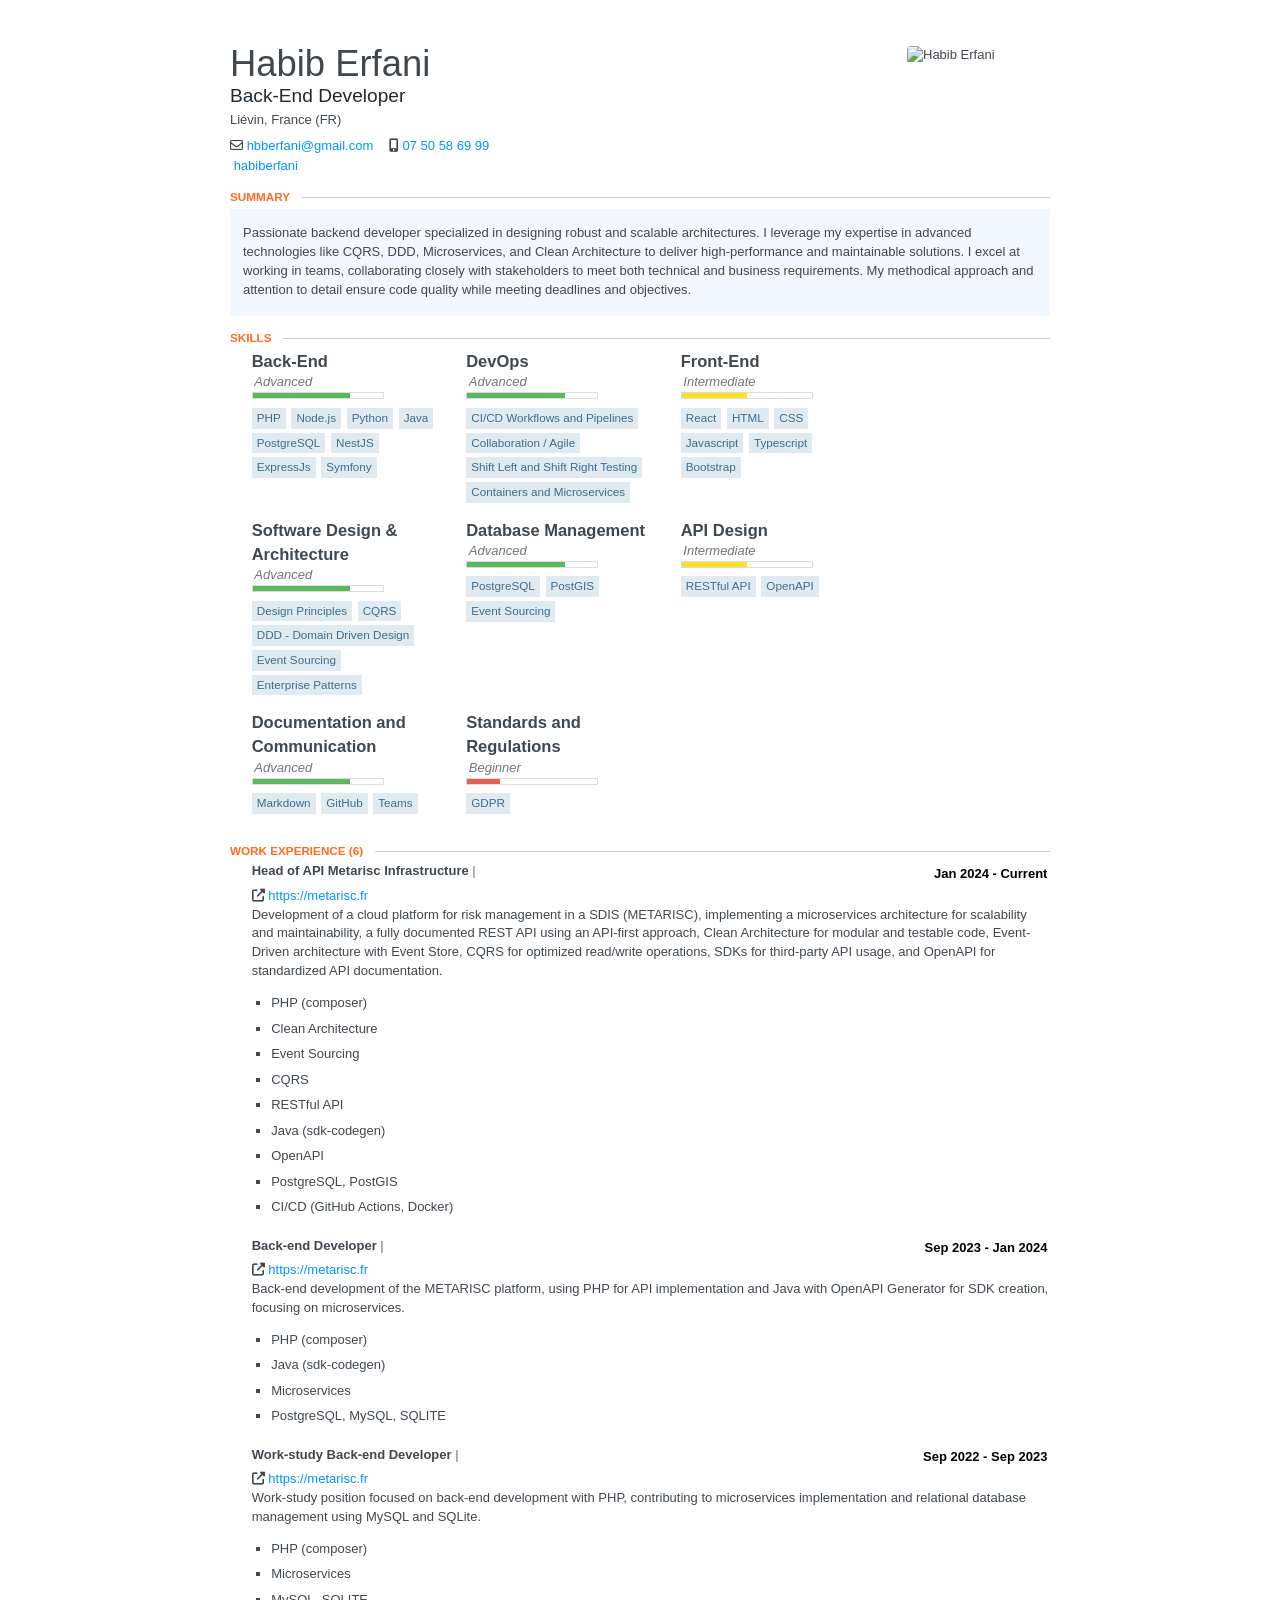
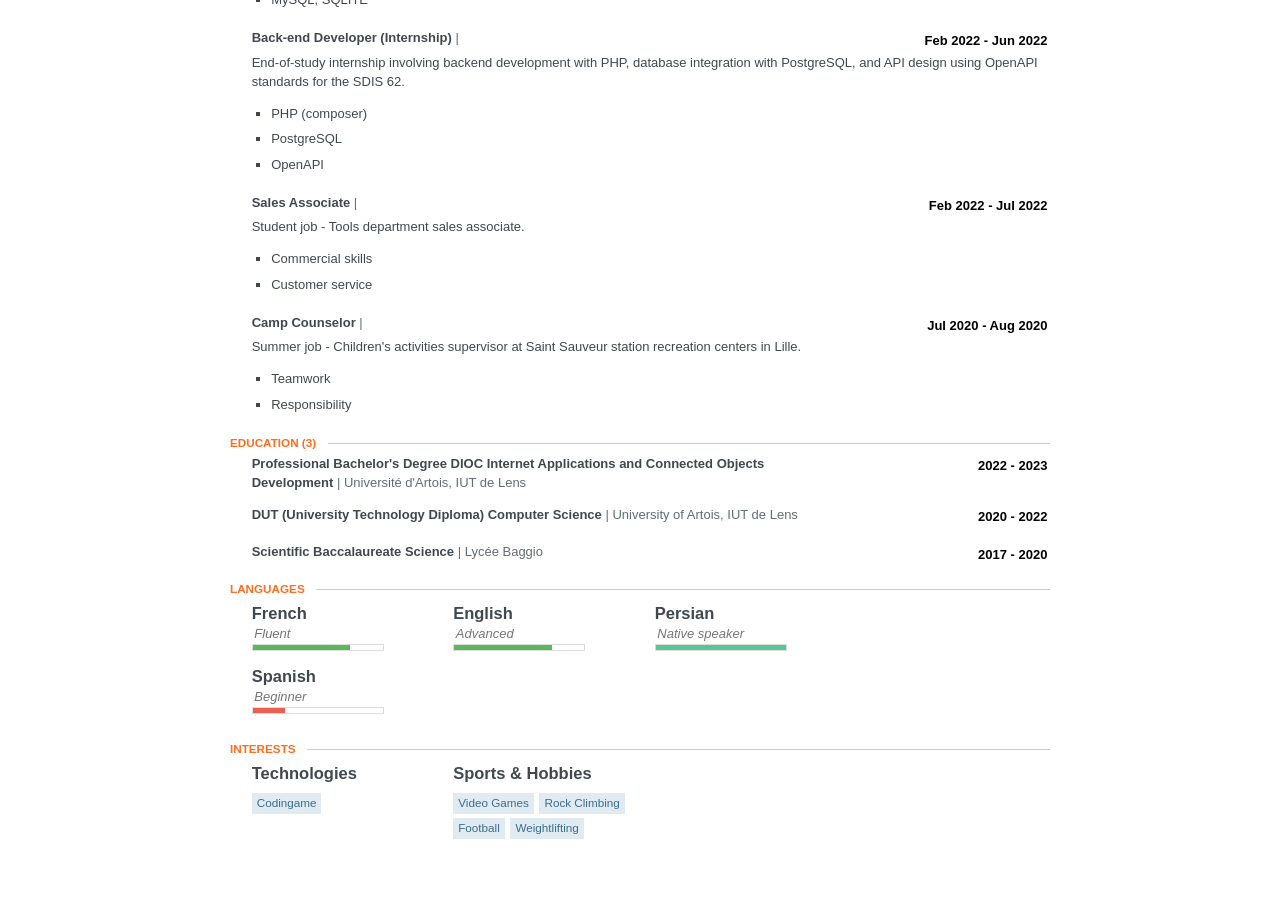
==== commit 09630bbd: "Deploy React app" ====
--- a/cv.html
+++ b/cv.html
@@ -888,8 +888,8 @@
           <h3 class="name">
             Front-End
           </h3>
-            <div class="level beginner">
-                <em>Beginner</em>
+            <div class="level intermediate">
+                <em>Intermediate</em>
               <div class="bar"></div>
             </div>
           <ul class="keywords">
@@ -935,8 +935,8 @@
           <h3 class="name">
             API Design
           </h3>
-            <div class="level beginner">
-                <em>Beginner</em>
+            <div class="level intermediate">
+                <em>Intermediate</em>
               <div class="bar"></div>
             </div>
           <ul class="keywords">
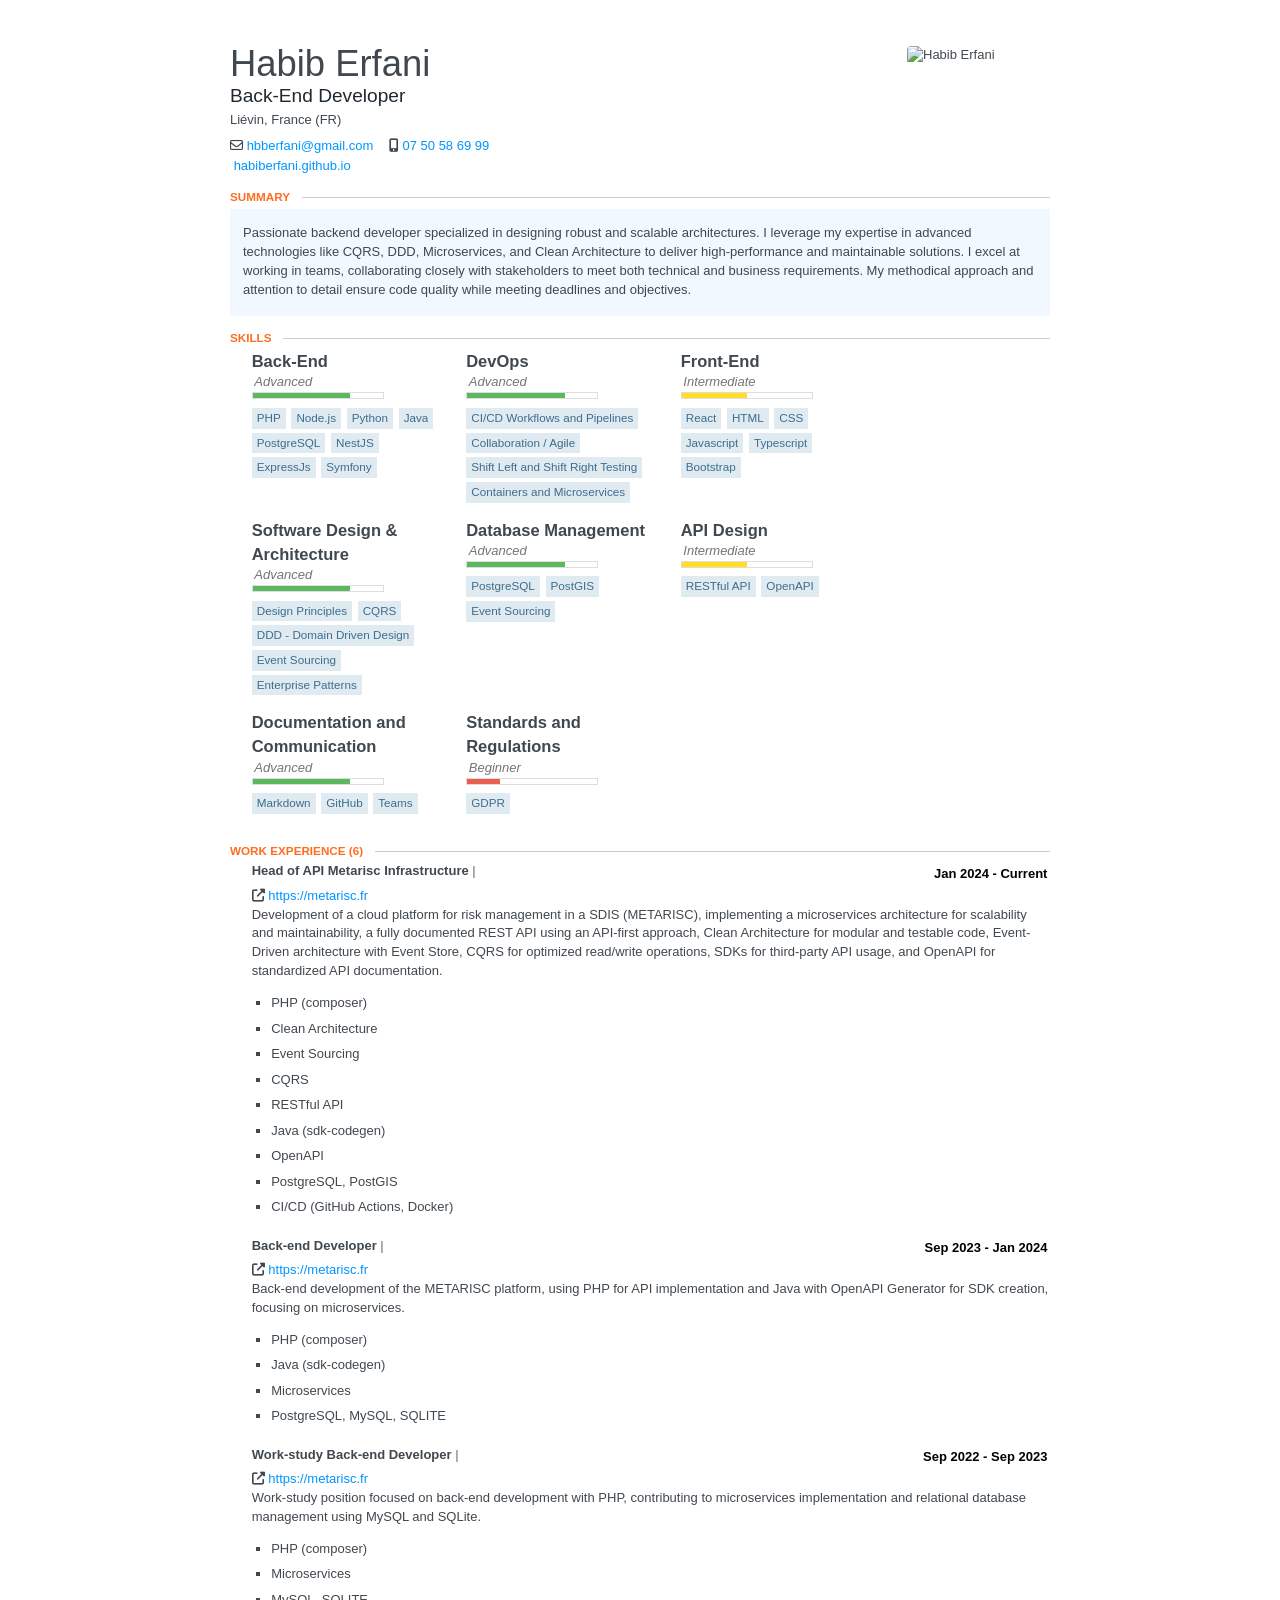
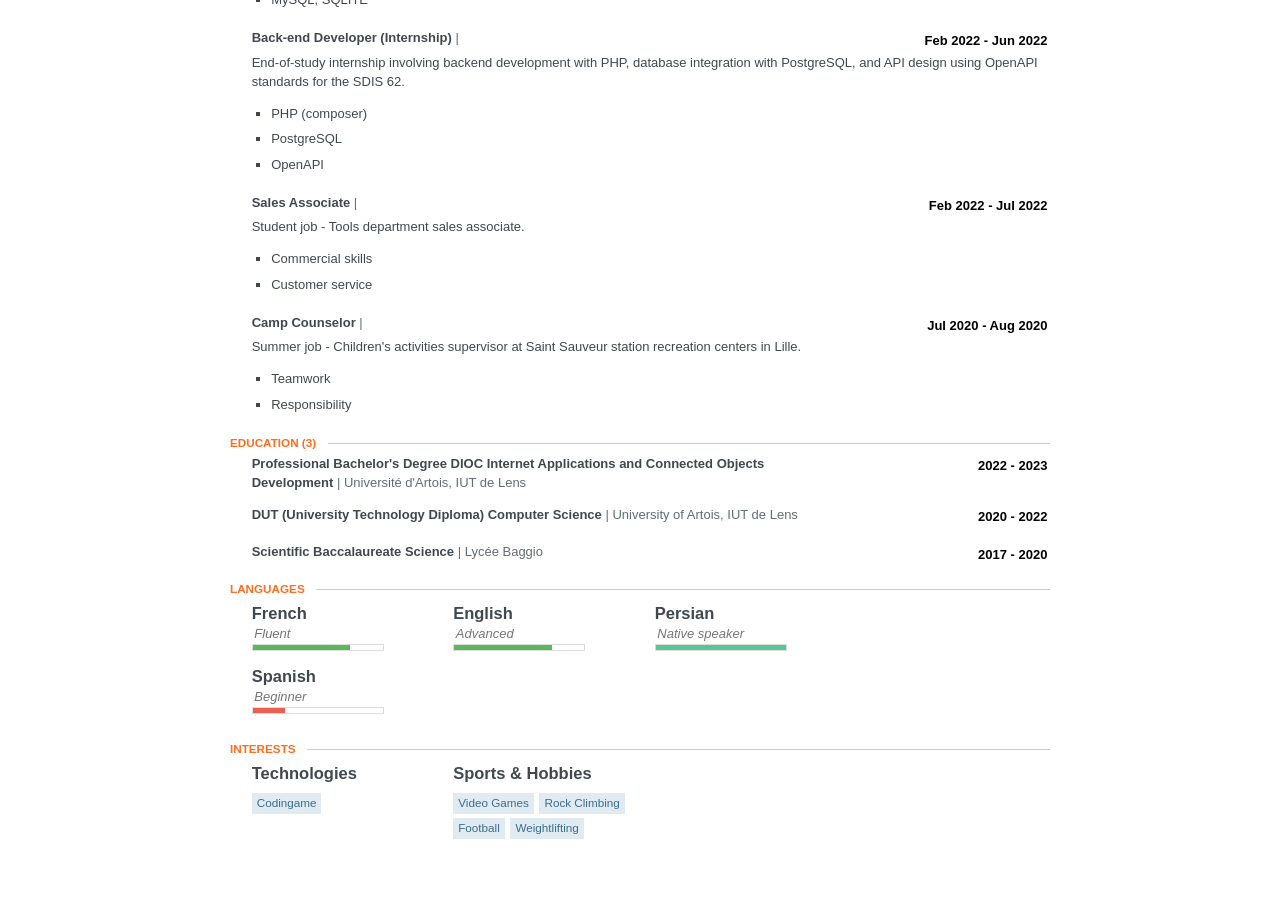
==== commit 61240296: "Deploy React app" ====
--- a/cv.html
+++ b/cv.html
@@ -829,7 +829,7 @@
     				<div class="username">
     					<span class="fa-brands fa-website website social"></span>
     					<span class="url">
-    						<a target="_blank" href="https://habiberfani.github.io/"><span class="show-only-url-print">habiberfani</span></a>
+    						<a target="_blank" href="https://habiberfani.github.io/"><span class="show-only-url-print">habiberfani.github.io</span></a>
     					</span>
     				</div>
     			</div>
